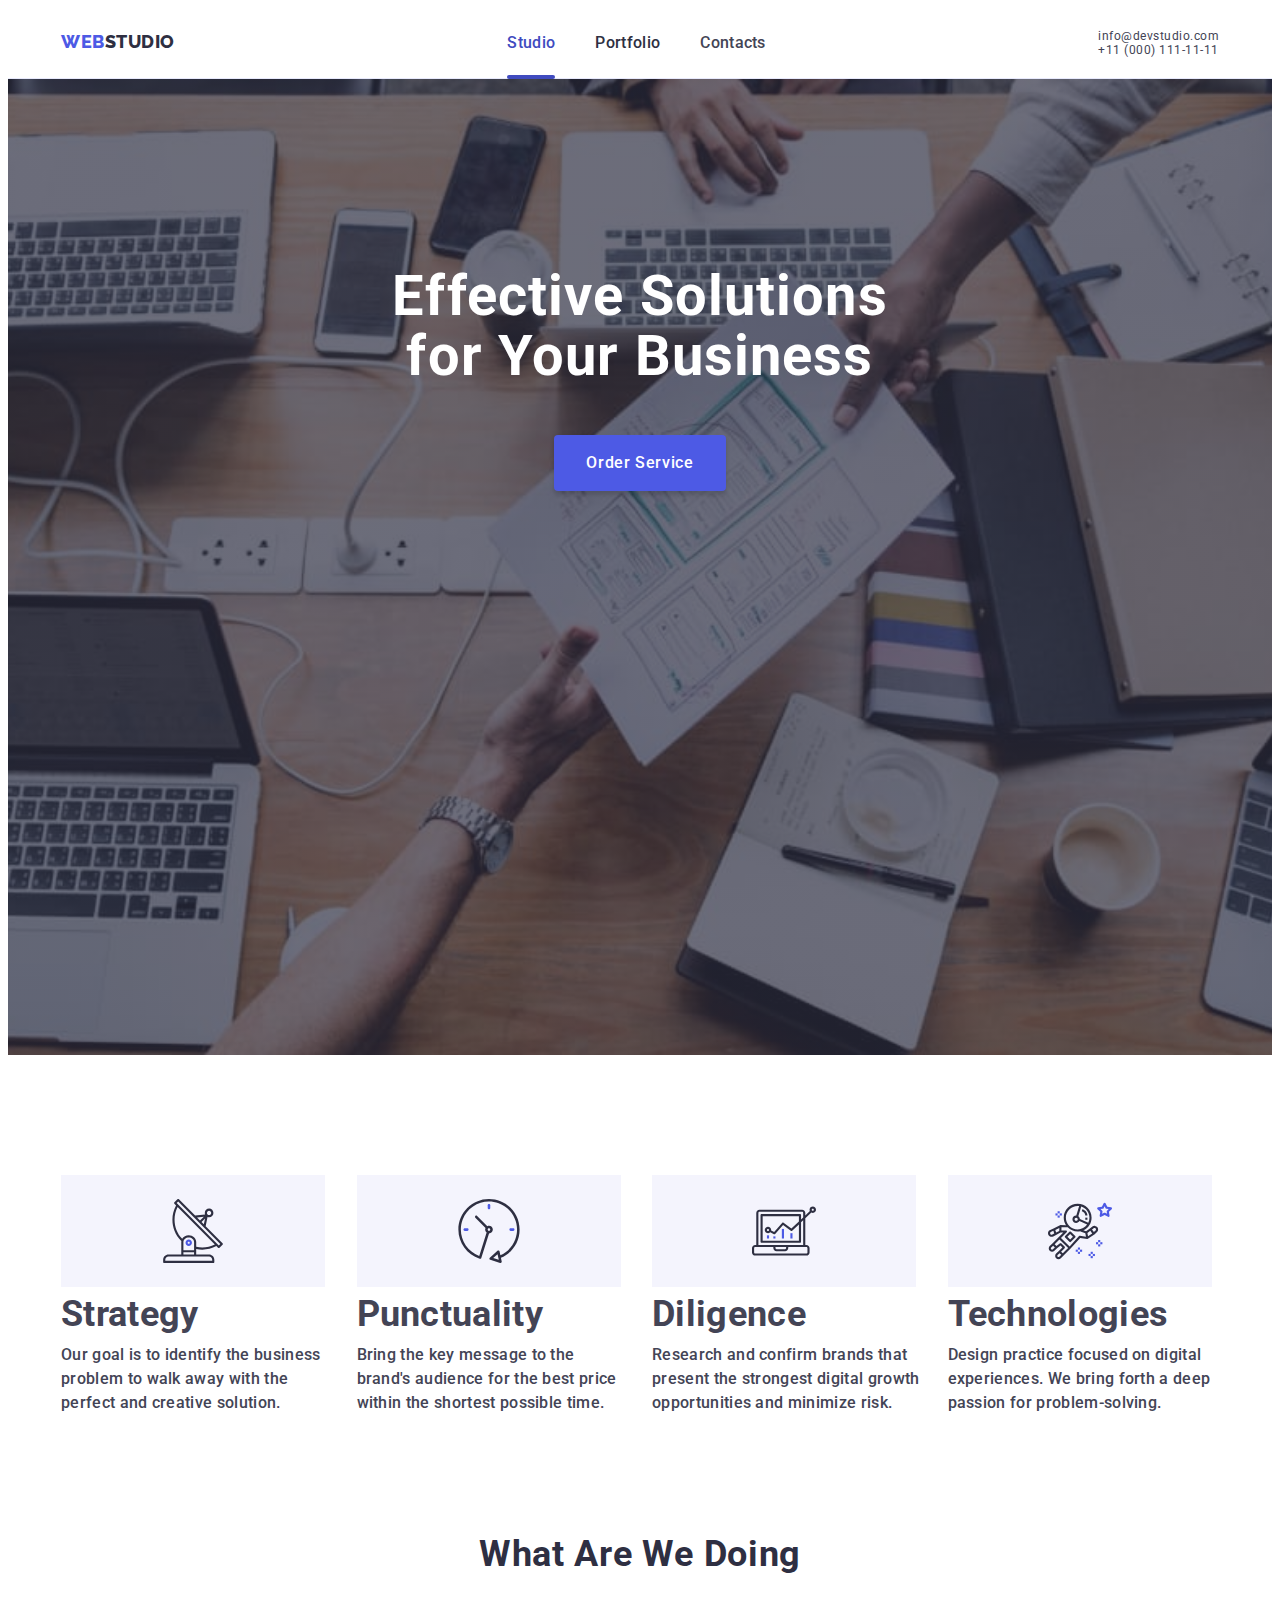
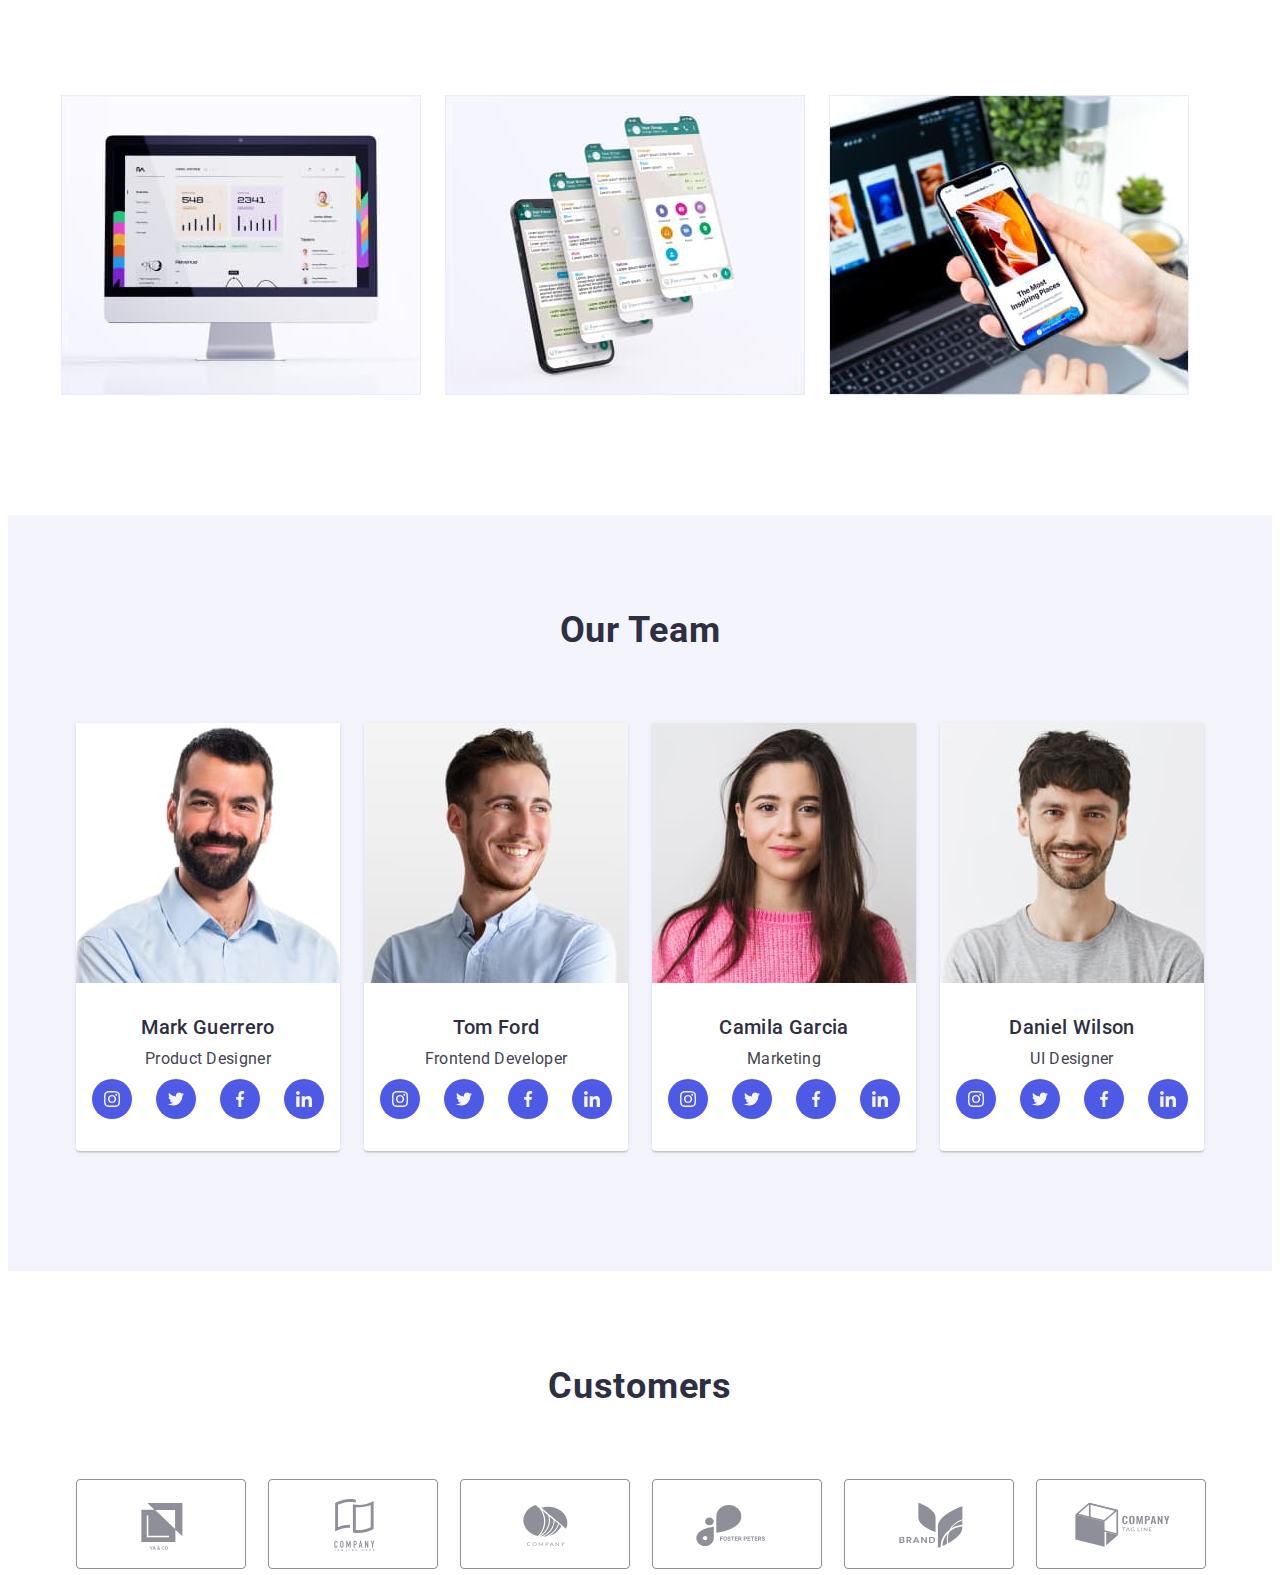
==== index.html @ 22143356 "tab menu" ====
<!DOCTYPE html>
<html lang="en">
  <head>
    <meta charset="UTF-8" />
    <meta http-equiv="X-UA-Compatible" content="IE=edge" />
    <meta name="viewport" content="width=device-width, initial-scale=1.0" />
    <title>WebStudio</title>
    <link rel="preconnect" href="https://fonts.googleapis.com" />
    <link rel="preconnect" href="https://fonts.gstatic.com" crossorigin />
    <link
      href="https://fonts.googleapis.com/css2?family=Raleway:wght@800&family=Roboto:wght@400;500;700;900&display=swap"
      rel="stylesheet"
    />
    <link
      rel="stylesheet"
      href="https://cdnjs.cloudflare.com/ajax/libs/modern-normalize/1.1.0/modern-normalize.min.css"
      integrity="sha512-wpPYUAdjBVSE4KJnH1VR1HeZfpl1ub8YT/NKx4PuQ5NmX2tKuGu6U/JRp5y+Y8XG2tV+wKQpNHVUX03MfMFn9Q=="
      crossorigin="anonymous"
      referrerpolicy="no-referrer"
    />
    <link href="./css/styles.css" rel="stylesheet" />
    <link href="./css/mobile.css" rel="stylesheet" />
    <link href="./css/tablet.css" rel="stylesheet" />
    <link href="./css/desctop.css" rel="stylesheet" />
  </head>
  <body>
    <header class="header-items">
      <div class="container header-container">
        <nav class="main-nav">
          <div>
            <a class="logo link" href="./index.html"
              ><span class="logo-first">Web</span>Studio</a
            >
          </div>
          <div class="mob-hidden">
            <ul class="site-nav">
              <li class="item">
                <a class="nav-link current link" href="./index.html">Studio</a>
              </li>
              <li class="item">
                <a class="nav-link link" href="./portfolio.html">Portfolio</a>
              </li>
              <li class="item">
                <a class="nav-link link" href="">Contacts</a>
              </li>
            </ul>
          </div>

          <div class="mob-hidden">
            <address>
              <ul class="addr-list">
                <li class="addr-item item">
                  <a class="addr-link link" href="mailto:info@devstudio.com"
                    >info@devstudio.com</a
                  >
                </li>
                <li class="addr-item item">
                  <a class="addr-link link" href="tel:+110001111111"
                    >+11 (000) 111-11-11</a
                  >
                </li>
              </ul>
            </address>
          </div>

          <!-- mobile menu -->
          <button type="button" class="menu-open-button" data-menu-open>
            <svg width="32" height="32">
              <use class="icon-menu" href="./images/sprite.svg#hamburger"></use>
            </svg>
          </button>

          <div class="mob-menu is-hidden" data-menu>
            <div class="mob-container">
              <div>
                <button type="button" class="menu-close-button" data-menu-close>
                  <svg width="24" height="24">
                    <use
                      class="icon-cross"
                      href="./images/sprite.svg#close"
                    ></use>
                  </svg>
                </button>
                <ul class="mob-site-nav">
                  <li class="item">
                    <a class="mob-nav-link current link" href="./index.html"
                      >Studio</a
                    >
                  </li>
                  <li class="item">
                    <a class="mob-nav-link link" href="./portfolio.html"
                      >Portfolio</a
                    >
                  </li>
                  <li class="item">
                    <a class="mob-nav-link link" href="">Contacts</a>
                  </li>
                </ul>
              </div>
              <div>
                <address class="addr-main">
                  <ul class="mob-addr-list">
                    <li class="addr-item item">
                      <a
                        class="mob-addr-link link addr-link-email"
                        href="mailto:info@devstudio.com"
                        >info@devstudio.com</a
                      >
                    </li>
                    <li class="addr-item item">
                      <a
                        class="mob-addr-link link addr-link-tel"
                        href="tel:+110001111111"
                        >+11 (000) 111-11-11</a
                      >
                    </li>
                  </ul>
                </address>

                <ul class="menu-icon-list list">
                  <li class="team-icons">
                    <a href="" class="icons-link"
                      ><svg class="menu-icon-item">
                        <use href="./images/sprite.svg#icon-instagram"></use>
                      </svg>
                    </a>
                  </li>
                  <li class="team-icons">
                    <a href="" class="icons-link"
                      ><svg class="menu-icon-item">
                        <use href="./images/sprite.svg#icon-twitter"></use>
                      </svg>
                    </a>
                  </li>
                  <li class="team-icons">
                    <a href="" class="icons-link"
                      ><svg class="menu-icon-item">
                        <use href="./images/sprite.svg#icon-facebook"></use>
                      </svg>
                    </a>
                  </li>
                  <li class="team-icons">
                    <a href="" class="icons-link"
                      ><svg class="menu-icon-item">
                        <use href="./images/sprite.svg#icon-linkedin"></use>
                      </svg>
                    </a>
                  </li>
                </ul>
              </div>
            </div>
          </div>
        </nav>
      </div>
    </header>
    <main>
      <!--  section hero -->
      <section class="section-hero">
        <div>
          <h1 class="hero-title">Effective Solutions for Your Business</h1>
          <button class="button-order pointer" data-modal-open type="button">
            Order Service
          </button>
        </div>
      </section>
      <!-- backdrop -->
      <div class="backdrop is-hidden" data-modal>
        <div class="modal">
          <button type="button" class="btn-close pointer" data-modal-close>
            <svg class="ico-btn" width="24" height="24">
              <use href="./images/sprite.svg#icon-close-black"></use>
            </svg>
          </button>
          <!-- form -->
          <p class="modal-title">
            Leave your contacts and we will call you back
          </p>
          <form class="modal-form">
            <label class="label-title" for="name">Name</label>
            <div class="input-wrap">
              <input
                type="text"
                name="name"
                id="name"
                class="modal-input"
              /><svg class="" width="18" height="20">
                <use href="./images/sprite.svg#icon-person"></use>
              </svg>
            </div>
            <label class="label-title" for="tel">Phone</label>
            <div class="input-wrap">
              <input type="tel" name="tel" id="tel" class="modal-input" /><svg
                width="18"
                height="24"
              >
                <use href="./images/sprite.svg#icon-phone"></use>
              </svg>
            </div>
            <label class="label-title" for="email">Email</label>
            <div class="input-wrap">
              <input
                type="email"
                name="email"
                id="email"
                class="modal-input"
              /><svg width="18" height="24">
                <use href="./images/sprite.svg#icon-email"></use>
              </svg>
            </div>
            <label class="label-title" for="comment">Comment</label>
            <div>
              <textarea
                type="text"
                name="comment"
                id="comment"
                class="modal-input modal-comment"
                placeholder="Text input"
              ></textarea>
            </div>
            <label for="privacy">
              <div class="privacy">
                <input
                  class="checkbox"
                  type="checkbox"
                  name="privacy"
                  id="privacy"
                />
                <p class="label-title privacy-text">
                  I accept the terms and conditions of the
                  <a href="">Privacy Policy</a>
                </p>
              </div></label
            >
            <div><button class="btn-send" type="submit">Send</button></div>
          </form>
        </div>
      </div>
      <!--  section feature -->
      <section class="section">
        <div class="container section-future">
          <h2 class="visually-hidden"></h2>
          <ul class="future-list list">
            <li class="item">
              <div class="icon-box">
                <svg class="icon-feut">
                  <use href="./images/sprite.svg#icon-antenna"></use>
                </svg>
              </div>
              <h3>Strategy</h3>
              <p class="item-text">
                Our goal is to identify the business problem to walk away with
                the perfect and creative solution.
              </p>
            </li>
            <li class="item">
              <div class="icon-box">
                <svg class="icon-feut">
                  <use href="./images/sprite.svg#icon-clock"></use>
                </svg>
              </div>
              <h3>Punctuality</h3>
              <p class="item-text">
                Bring the key message to the brand's audience for the best price
                within the shortest possible time.
              </p>
            </li>
            <li class="item">
              <div class="icon-box">
                <svg class="icon-feut">
                  <use href="./images/sprite.svg#icon-diagram"></use>
                </svg>
              </div>
              <h3>Diligence</h3>
              <p class="item-text">
                Research and confirm brands that present the strongest digital
                growth opportunities and minimize risk.
              </p>
            </li>
            <li class="item">
              <div class="icon-box">
                <svg class="icon-feut">
                  <use href="./images/sprite.svg#icon-astronaut"></use>
                </svg>
              </div>
              <h3>Technologies</h3>
              <p class="item-text">
                Design practice focused on digital experiences. We bring forth a
                deep passion for problem-solving.
              </p>
            </li>
          </ul>
        </div>
      </section>
      <!-- section What are we doing -->
      <section class="section section-we-doing">
        <div class="container">
          <h2 class="section-title title-we-doing">What are we doing</h2>
          <ul class="list we-doing">
            <li class="item">
              <img src="./images/img-1.jpg" width="360" alt="monitor" />
            </li>
            <li class="item">
              <img src="./images/img-2.jpg" width="360" alt="app" />
            </li>
            <li class="item">
              <img src="./images/img-3.jpg" width="360" alt="telephone" />
            </li>
          </ul>
        </div>
      </section>
      <!-- section Our Team -->
      <section class="section our-team">
        <div class="container">
          <h2 class="section-title">Our Team</h2>
          <ul class="list team-list">
            <li class="item">
              <img
                src="./images/Team-1.jpg"
                width="264"
                alt="product designer"
              />
              <div class="teammates">
                <h3 class="teammate-title">Mark Guerrero</h3>
                <p>Product Designer</p>
                <ul class="team-icon-list list">
                  <li class="team-icons">
                    <a href="" class="icons-link"
                      ><svg class="team-icon-item">
                        <use href="./images/sprite.svg#icon-instagram"></use>
                      </svg>
                    </a>
                  </li>
                  <li class="team-icons">
                    <a href="" class="icons-link"
                      ><svg class="team-icon-item">
                        <use href="./images/sprite.svg#icon-twitter"></use>
                      </svg>
                    </a>
                  </li>
                  <li class="team-icons">
                    <a href="" class="icons-link"
                      ><svg class="team-icon-item">
                        <use href="./images/sprite.svg#icon-facebook"></use>
                      </svg>
                    </a>
                  </li>
                  <li class="team-icons">
                    <a href="" class="icons-link"
                      ><svg class="team-icon-item">
                        <use href="./images/sprite.svg#icon-linkedin"></use>
                      </svg>
                    </a>
                  </li>
                </ul>
              </div>
            </li>
            <li class="item">
              <img
                src="./images/Team-2.jpg"
                width="264"
                alt="frontend developer"
              />
              <div class="teammates">
                <h3 class="teammate-title">Tom Ford</h3>
                <p>Frontend Developer</p>
                <ul class="team-icon-list list">
                  <li class="team-icons">
                    <a href="" class="icons-link"
                      ><svg class="team-icon-item">
                        <use href="./images/sprite.svg#icon-instagram"></use>
                      </svg>
                    </a>
                  </li>
                  <li class="team-icons">
                    <a href="" class="icons-link"
                      ><svg class="team-icon-item">
                        <use href="./images/sprite.svg#icon-twitter"></use>
                      </svg>
                    </a>
                  </li>
                  <li class="team-icons">
                    <a href="" class="icons-link"
                      ><svg class="team-icon-item">
                        <use href="./images/sprite.svg#icon-facebook"></use>
                      </svg>
                    </a>
                  </li>
                  <li class="team-icons">
                    <a href="" class="icons-link"
                      ><svg class="team-icon-item">
                        <use href="./images/sprite.svg#icon-linkedin"></use>
                      </svg>
                    </a>
                  </li>
                </ul>
              </div>
            </li>
            <li class="item">
              <img src="./images/Team-3.jpg" width="264" alt="marketing" />
              <div class="teammates">
                <h3 class="teammate-title">Camila Garcia</h3>
                <p>Marketing</p>
                <ul class="team-icon-list list">
                  <li class="team-icons">
                    <a href="" class="icons-link"
                      ><svg class="team-icon-item">
                        <use href="./images/sprite.svg#icon-instagram"></use>
                      </svg>
                    </a>
                  </li>
                  <li class="team-icons">
                    <a href="" class="icons-link"
                      ><svg class="team-icon-item">
                        <use href="./images/sprite.svg#icon-twitter"></use>
                      </svg>
                    </a>
                  </li>
                  <li class="team-icons">
                    <a href="" class="icons-link"
                      ><svg class="team-icon-item">
                        <use href="./images/sprite.svg#icon-facebook"></use>
                      </svg>
                    </a>
                  </li>
                  <li class="team-icons">
                    <a href="" class="icons-link"
                      ><svg class="team-icon-item">
                        <use href="./images/sprite.svg#icon-linkedin"></use>
                      </svg>
                    </a>
                  </li>
                </ul>
              </div>
            </li>
            <li class="item">
              <img src="./images/Team-4.jpg" width="264" alt="ui designer" />
              <div class="teammates">
                <h3 class="teammate-title">Daniel Wilson</h3>
                <p>UI Designer</p>
                <ul class="team-icon-list list">
                  <li class="team-icons">
                    <a href="" class="icons-link"
                      ><svg class="team-icon-item">
                        <use href="./images/sprite.svg#icon-instagram"></use>
                      </svg>
                    </a>
                  </li>
                  <li class="team-icons">
                    <a href="" class="icons-link"
                      ><svg class="team-icon-item">
                        <use href="./images/sprite.svg#icon-twitter"></use>
                      </svg>
                    </a>
                  </li>
                  <li class="team-icons">
                    <a href="" class="icons-link"
                      ><svg class="team-icon-item">
                        <use href="./images/sprite.svg#icon-facebook"></use>
                      </svg>
                    </a>
                  </li>
                  <li class="team-icons">
                    <a href="" class="icons-link"
                      ><svg class="team-icon-item">
                        <use href="./images/sprite.svg#icon-linkedin"></use>
                      </svg>
                    </a>
                  </li>
                </ul>
              </div>
            </li>
          </ul>
        </div>
      </section>
      <!-- section customers -->
      <section class="section">
        <div class="container">
          <h2 class="section-title">Customers</h2>
          <ul class="customers-list list">
            <li class="customers-item">
              <a href="" class="customer-link">
                <svg class="customer-icon-box">
                  <use href="./images/sprite.svg#icon-Logo-comp-1"></use>
                </svg>
              </a>
            </li>
            <li class="customers-item">
              <a href="" class="customer-link">
                <svg class="customer-icon-box">
                  <use href="./images/sprite.svg#icon-Logo-comp-2"></use>
                </svg>
              </a>
            </li>
            <li class="customers-item">
              <a href="" class="customer-link">
                <svg class="customer-icon-box">
                  <use href="./images/sprite.svg#icon-Logo-comp-3"></use>
                </svg>
              </a>
            </li>
            <li class="customers-item">
              <a href="" class="customer-link">
                <svg class="customer-icon-box">
                  <use href="./images/sprite.svg#icon-Logo-comp-4"></use>
                </svg>
              </a>
            </li>
            <li class="customers-item">
              <a href="" class="customer-link">
                <svg class="customer-icon-box">
                  <use href="./images/sprite.svg#icon-Logo-comp-5"></use>
                </svg>
              </a>
            </li>
            <li class="customers-item">
              <a href="" class="customer-link">
                <svg class="customer-icon-box">
                  <use href="./images/sprite.svg#icon-Logo-comp-6"></use>
                </svg>
              </a>
            </li>
          </ul>
        </div>
      </section>
    </main>
    <!-- <footer class="footer">
      <div class="container">
        <div class="footer-box">
          <a class="logo link" href="./index.html"
            ><span class="logo-first">Web</span
            ><span class="logo-footer-end">Studio</span></a
          >
          <p class="footer-text">
            Increase the flow of customers and sales for your business with
            digital marketing & growth solutions.
          </p>
        </div>
        <div class="social">
          <p class="social-title">Social media</p>
          <ul class="social-list list">
            <li class="social-items">
              <a href="" class="social-link"
                ><svg class="social-icon">
                  <use href="./images/sprite.svg#icon-instagram"></use>
                </svg>
              </a>
            </li>
            <li class="social-items">
              <a href="" class="social-link"
                ><svg class="social-icon">
                  <use href="./images/sprite.svg#icon-twitter"></use>
                </svg>
              </a>
            </li>
            <li class="social-items">
              <a href="" class="social-link"
                ><svg class="social-icon">
                  <use href="./images/sprite.svg#icon-facebook"></use>
                </svg>
              </a>
            </li>
            <li class="social-items">
              <a href="" class="social-link"
                ><svg class="social-icon">
                  <use href="./images/sprite.svg#icon-linkedin"></use>
                </svg>
              </a>
            </li>
          </ul>
        </div>
        <div class="subscribe">
          <p class="subs-title">Subscribe</p>
          <form class="subs-form">
            <input class="subs-input" type="email" name="subs-email" placeholder="E-mail">
            <button class="btn-subs pointer" type="submit">Subscribe<svg class="social-icon" width="24" height="24"> 
              <use href="./images/sprite.svg#icon-plane"></use>
            </svg></button>
          </form>
        </div>
      </div>
    </footer> -->
    <script src="./js/modal.js"></script>
    <script src="./js/menu.js"></script>
    <!-- <script defer src="js/mobile-menu.js"></script> -->
  </body>
</html>
---- css/styles.css ----
:root {
  --primary-white-color: #ffffff;
  --secondary-white-color: #f4f4fd;
  --primary-text-color: #434455;
  --title-text-color: #2e2f42;
  --accent-color: #404bbf;
  --logo-and-button-color: #4d5ae5;
  --dark-bg-color: #2e2f42;
  --footer-text-color: #e7e9fc;
  --grey-border: #8e8f99;
  --hover-icons-footer: #31d0aa;
  --bg-icons-footer: rgba(255, 255, 255, 0.1);
  --timing: cubic-bezier(0.4, 0, 0.2, 1);
  --bg-l-grad: gba(46, 47, 66, 0.7);
  --duration: 250ms;
  --modal-bg: #fcfcfc;
  --icon-modal: rgba(0, 0, 0, 0.1);
}
/* utulities */
.link {
  text-decoration: none;
}
.link:visited {
  color: var(--primary-text-color);
}
.item,
.list {
  list-style: none;
  padding: 0px;
  margin: 0px;
}
img {
  display: block;
  max-width: 100%;
  height: auto;
}
body {
  background-color: var(--primary-white-color);
  color: var(--primary-text-color);
  font-family: 'Roboto', sans-serif;
  font-size: 16px;
  line-height: 1.5;
  letter-spacing: 0.02em;
}

.logo {
  font-family: 'Raleway';
  font-weight: 800;
  font-size: 18px;
  line-height: 1.16;
  letter-spacing: 0.03em;
  text-transform: uppercase;
  color: var(--title-text-color);
}
.logo-first {
  color: var(--logo-and-button-color);
}

.header-container {
  position: relative;
}

.main-nav {
  display: flex;
  align-items: center;
  height: 70px;
}
@media screen and (max-width: 767px) {
  .mob-hidden {
    display: none;
  }
}
.menu-open-button {
  display: block;
  margin-left: auto;
  border: none;
  background-color: transparent;
}
.menu-close-button {
  display: block;
  margin-left: auto;
  border: none;
  background-color: transparent;
}

.mob-menu {
  position: fixed;
  top: 0;
  left: 0;
  width: 100%;
  height: 100%;
  padding: 40px;
  font-size: 40px;
  background: var(--primary-white-color);
  box-shadow: 0px 2px 1px rgba(46, 47, 66, 0.08),
    0px 1px 1px rgba(46, 47, 66, 0.16), 0px 1px 6px rgba(46, 47, 66, 0.08);
}
/* @media screen and (max-width: 767px) {
  .mob-menu {
    display: block;
  }
} */

.mob-container {
  height: 100%;
  display: flex;
  flex-direction: column;
  justify-content: space-between;
  overflow-y: auto;
}

.mob-site-nav {
  margin-top: 16px;
}
.mob-site-nav .item:not(:last-child) {
  margin-bottom: 40px;
}
.mob-nav-link {
  display: block;
  font-weight: 700;
  font-size: 36px;
  line-height: 1.11;
  color: var(--dark-bg-color);

  transition-property: color;
  transition-duration: var(--duration);
  transition-timing-function: var(--timing);
}

.mob-nav-link:hover,
.mob-nav-link:focus,
.mob-nav-link.current {
  color: var(--accent-color);
}

.mob-addr-list {
  display: flex;
  gap: 40px;
  flex-direction: column-reverse;
}
.mob-addr-link {
  display: block;
  font-style: normal;
  color: var(--primary-text-color);
  font-weight: 500;
  font-size: 20px;
  line-height: 1.2;
  transition-property: color;
  transition-duration: var(--duration);
  transition-timing-function: var(--timing);
}

.addr-link-tel {
  font-weight: 600;
  font-size: 24px;
  line-height: 1.1;
  color: var(--logo-and-button-color);
}
.mob-addr-link:hover,
.mob-addr-link:focus {
  color: var(--accent-color);
}
.menu-icon-item {
  height: 24px;
  width: 24px;
}
.menu-icon-list {
  display: flex;
  gap: 56px;
  margin-top: 48px;
}
.is-hidden {
  opacity: 0;
  visibility: hidden;
  pointer-events: none;
}
@media screen and (max-width: 410px) {
  .menu-icon-list {
    gap: 24px;
    justify-content: space-between;
  }
}

/* section hero */
.section-hero {
  max-width: 1440px;
  height: 600px;
  margin-left: auto;
  margin-right: auto;
  background-size: cover;
  background-image: linear-gradient(
      to right,
      rgba(46, 47, 66, 0.7),
      rgba(46, 47, 66, 0.7)
    ),
    url(../images/people-office.jpg);
  background-repeat: no-repeat;
  background-position: center;

  background-color: var(--dark-bg-color);
  text-align: center;
  padding-top: 188px;
  padding-bottom: 188px;
}

.hero-title {
  margin: 0 auto;
  font-weight: 700;
  font-size: 36px;
  line-height: 1.07;
  width: 319px;
  letter-spacing: 0.02em;
  color: var(--primary-white-color);
}
.button-order {
  display: inline-block;
  background: var(--logo-and-button-color);
  font-family: inherit;
  font-size: 16px;
  font-weight: 500;
  line-height: 1.5;
  letter-spacing: 0.04em;
  text-align: center;
  color: var(--primary-white-color);
  padding: 16px 32px;
  box-shadow: 0px 4px 4px rgba(0, 0, 0, 0.15);
  border-radius: 4px;
  margin-top: 48px;
  border: none;
  transition-property: background;
  transition-duration: var(--duration);
  transition-timing-function: var(--timing);
}
.button-order:hover,
.button-order:focus {
  background: var(--accent-color);
}
.pointer {
  cursor: pointer;
}
/* backdrop */
.backdrop {
  position: fixed;
  top: 0;
  left: 0;
  width: 100%;
  height: 100%;
  background-color: rgba(0, 0, 0, 0.5);
  opacity: 1;
  overflow-y: scroll;
  visibility: visible;
  transition: opacity var(--duration) var(--timing),
    visibility var(--duration) var(--timing);
}
.modal {
  position: absolute;
  width: 392px;
  height: 586px;
  left: 50%;
  top: 50%;
  transform: translate(-50%, -50%);
  background: var(--modal-bg);
  box-shadow: 0px 1px 1px rgba(0, 0, 0, 0.14), 0px 1px 3px rgba(0, 0, 0, 0.12),
    0px 2px 1px rgba(0, 0, 0, 0.2);
  border-radius: 4px;
}
.backdrop.is-hidden {
  visibility: hidden;
  opacity: 0;
  pointer-events: none;
}
.btn-close {
  position: absolute;
  right: 24px;
  top: 24px;
  background: var(--footer-text-color);
  border: 1px solid var(--icon-modal);
  border-radius: 50%;
  padding: 1px 7px 2px 7px;
  transition-property: background, fill;
  transition-duration: var(--duration);
  transition-timing-function: var(--timing);
}
.btn-close:hover,
.btn-close:focus {
  background: var(--accent-color);
  fill: var(--footer-text-color);
}
.ico-btn {
  width: 8px;
  height: 8px;
}
/* form */

.modal-title {
  padding-top: 72px;
  text-align: center;
  font-weight: 500;
  color: var(--dark-bg-color);
  margin-bottom: 16px;
}

.modal-form {
  display: flex;
  flex-direction: column;
  padding-left: 16px;
  padding-right: 16px;
}
.input-wrap {
  position: relative;
}
.modal-form svg {
  position: absolute;
  top: 50%;
  left: 12px;
  transform: translateY(-50%);
  cursor: pointer;
  transition-property: fill;
  transition-duration: var(--duration);
  transition-timing-function: var(--timing);
}
.modal-input {
  width: 360px;
  height: 40px;
  border: 1px solid rgba(33, 33, 33, 0.2);
  border-radius: 4px;
  padding-left: 38px;
  background-color: transparent;
  outline: none;
  margin-top: 4px;
  margin-bottom: 8px;
  transition-property: border;
  transition-duration: var(--duration);
  transition-timing-function: var(--timing);
}
.modal-form input:focus,
.modal-form textarea:focus {
  border: 1px solid var(--logo-and-button-color);
}
.modal-form input:focus + svg {
  fill: var(--logo-and-button-color);
}
.modal-form input:focus::placeholder {
  color: var(--logo-and-button-color);
}

.modal-form textarea {
  resize: none;
}
.modal-comment {
  width: 100%;
  height: 120px;
  padding: 8px 12px;
}
.modal-comment::placeholder {
  font-size: 12px;
  line-height: 1.33;
  letter-spacing: 0.04em;
  color: rgba(117, 117, 117, 0.5);
}
.label-title {
  font-size: 12px;
  line-height: 1.33;
  letter-spacing: 0.04em;
  color: var(--grey-border);
}
.btn-send {
  margin-left: 95px;
  margin-right: 96px;
  margin-top: 24px;
  width: 169px;
  height: 56px;
  padding: 16px 32px;
  color: var(--primary-white-color);
  background: #4d5ae5;
  box-shadow: 0px 4px 4px rgba(0, 0, 0, 0.15);
  border-radius: 4px;
  border-color: transparent;
  cursor: pointer;
  transition-property: background;
  transition-duration: var(--duration);
  transition-timing-function: var(--timing);
}
.btn-send:hover,
.btn-send:focus {
  background: var(--accent-color);
}

.checkbox:checked + .privacy-text::before {
  background: var(--accent-color);
  border: none;
  background-image: url(../images/check.svg);
  background-repeat: no-repeat;
  background-position: center;
}
.privacy {
  display: flex;
  align-items: center;
}
.privacy-text {
  display: flex;
  gap: 8px;
}
.privacy-text::before {
  content: '';
  width: 16px;
  height: 16px;
  border: 1.25px solid var(--dark-bg-color);
  border-radius: 2px;
  transition-property: background;
  transition-duration: var(--duration);
  transition-timing-function: var(--timing);
}

/* section feature */

.future-list {
  display: flex;
  flex-wrap: wrap;
  gap: 72px;
  padding-top: 96px;
  padding-bottom: 96px;
}
.future-list .item:last-child {
  margin-right: 0;
}

.icon-box {
  visibility: hidden;
  display: flex;
  margin-bottom: 8px;
  background-color: var(--secondary-white-color);
}
.icon-feut {
  width: 0;
  height: 0;
}
.future-list .item > h3 {
  font-weight: 700;
  font-size: 36px;
  line-height: 1.11;
  text-align: center;
  text-transform: capitalize;
}
.future-list .title,
.teammate-title {
  font-weight: 500;
  font-size: 20px;
  line-height: 1.2;
  color: var(--title-text-color);
}
.item .item-text {
  margin-top: 8px;
  font-weight: 500;
  color: var(--primary-text-color);
}

/* section what we doing */
@media (max-width: 1199px) {
  .section-we-doing {
    display: none;
  }
}
.we-doing {
  display: flex;
  gap: 24px;
  padding-bottom: 120px;
}

.section-title {
  font-weight: 700;
  font-size: 36px;
  line-height: 1.11;
  text-align: center;
  text-transform: capitalize;
  color: var(--title-text-color);
  margin-bottom: 72px;
  padding-top: 96px;
  letter-spacing: 0.02em;
}
/* section our team */
.our-team {
  background-color: var(--secondary-white-color);
  padding-bottom: 128px;
}
.team-list {
  display: flex;
  flex-wrap: wrap;
  gap: 72px;
  justify-content: center;
}
.team-list .item {
  width: 260px;
  background-color: var(--primary-white-color);
  box-shadow: 0px 1px 6px rgba(46, 47, 66, 0.08),
    0px 1px 1px rgba(46, 47, 66, 0.16), 0px 2px 1px rgba(46, 47, 66, 0.08);
  border-radius: 0px 0px 4px 4px;
}

.teammates {
  padding-top: 32px;
  padding-bottom: 32px;
  text-align: center;
}
.teammate-title {
  margin-bottom: 8px;
}
.team-icon-list {
  display: flex;
  justify-content: center;
  gap: 24px;
  margin-top: 8px;
}
.team-icons {
  width: 40px;
  height: 40px;
  border-radius: 50%;
  background: var(--logo-and-button-color);
  transition-property: background;
  transition-duration: var(--duration);
  transition-timing-function: var(--timing);
}
.team-icons:hover,
.team-icons:focus {
  background: var(--accent-color);
}
.icons-link {
  display: flex;
  width: 100%;
  height: 100%;
  justify-content: center;
  align-items: center;
}

.team-icon-item {
  width: 16px;
  height: 16px;
}
/* customers */
.customers-list {
  display: flex;
  flex-wrap: wrap;
  gap: 24px;
  justify-content: center;
}
.customers-item {
  width: 168px;
  height: 88px;
}
.customer-link {
  display: flex;
  justify-content: center;
  align-items: center;
  width: 100%;
  height: 100%;
  border: 1px solid var(--grey-border);
  border-radius: 4px;
  fill: var(--grey-border);
  transition-property: fill, border;
  transition-duration: var(--duration);
  transition-timing-function: var(--timing);
}
.customer-link:hover,
.customer-link:focus {
  fill: var(--accent-color);
  border: 1px solid var(--accent-color);
}
.customer-icon-box {
  width: 104px;
  height: 56px;
}

/* footer */
.footer {
  background: var(--dark-bg-color);
  padding-top: 100px;
  padding-bottom: 100px;
}
.footer .container {
  display: flex;
}
.footer-text {
  width: 264px;
  margin-top: 16px;
  color: var(--footer-text-color);
}
.logo-footer-end {
  color: var(--secondary-white-color);
}
.subscribe {
  width: 463px;
  height: 80px;
  margin-left: 70px;
  margin-right: 0;
}
.subs-title {
  font-weight: 500;
  color: var(--primary-white-color);
  margin-bottom: 16px;
}
.subs-form {
  display: flex;
  gap: 24px;
}
.subs-input {
  display: flex;
  width: 264px;
  height: 40px;
  outline: none;
  margin-left: 10px;
  padding-left: 16px;
  color: var(--primary-white-color);
  background: var(--dark-bg-color);
  border: 1px solid rgba(255, 255, 255, 0.3);
  filter: drop-shadow(0px 4px 4px rgba(0, 0, 0, 0.15));
  border-radius: 4px;
}
.subs-input::placeholder {
  font-size: 12px;
  line-height: 2;
  display: flex;
  align-items: center;
  letter-spacing: 0.04em;
  color: rgba(255, 255, 255, 0.6);
}
.btn-subs {
  display: flex;
  gap: 16px;
  padding: 8px 24px;
  background: var(--logo-and-button-color);
  border-radius: 4px;
  border: 0;
  font-weight: 500;
  align-items: center;
  text-align: center;
  letter-spacing: 0.04em;
  color: var(--primary-white-color);
  transition-property: background;
  transition-duration: var(--duration);
  transition-timing-function: var(--timing);
}
.btn-subs:focus,
.btn-subs:hover {
  background: var(--accent-color);
}
/* social */
.social {
  margin-left: 120px;
}
.social-title {
  color: var(--primary-white-color);
  font-weight: 500;
}
.social-list {
  display: flex;
  justify-content: center;
  gap: 16px;
}
.social-items {
  width: 40px;
  height: 40px;
  border-radius: 50%;
  background: var(--bg-icons-footer);
  margin-top: 16px;
  transition-property: background;
  transition-duration: var(--duration);
  transition-timing-function: var(--timing);
}
.social-items:hover,
.social-items:focus {
  background: var(--hover-icons-footer);
}
.social-link {
  display: flex;
  width: 100%;
  height: 100%;
  justify-content: center;
  align-items: center;
}
.social-icon {
  width: 24px;
  height: 24px;
  color: var(--secondary-white-color);
}
/* portfolio.html */

.button-list {
  display: flex;
  flex-wrap: wrap;
  margin-bottom: 48px;
  gap: 16px 24px;
}
.button-filter {
  padding: 8px 16px;
  background: var(--secondary-white-color);
  font-family: inherit;
  font-size: 16px;
  text-align: center;
  line-height: 1.5;
  font-weight: 500;
  letter-spacing: 0.04em;
  color: var(--logo-and-button-color);
  border: 1px solid #e7e9fc;
  border-radius: 4px;
  transition-property: background, color, border, box-shadow;
  transition-duration: var(--duration);
  transition-timing-function: var(--timing);
}
.button-filter:hover,
.button-filter:focus {
  background: var(--accent-color);
  color: var(--primary-white-color);
  border: 1px solid var(--accent-color);
  outline: transparent;
  box-shadow: 0px 4px 4px rgba(0, 0, 0, 0.15);
}

/* project list */
.project-list {
  display: flex;
  flex-wrap: wrap;
  justify-content: center;
  gap: 48px;
}

.thumb {
  display: block;
  transition-property: box-shadow;
  transition-duration: var(--duration);
  transition-timing-function: var(--timing);
}
.thumb:hover,
.thumb:focus {
  box-shadow: 0px 1px 6px rgba(46, 47, 66, 0.08),
    0px 1px 1px rgba(46, 47, 66, 0.16), 0px 2px 1px rgba(46, 47, 66, 0.08);
}
.thumb-img {
  position: relative;
  overflow: hidden;
}
.overlay {
  position: absolute;
  top: 0;
  left: 0;
  width: 100%;
  height: 100%;
  transform: translateY(100%);
  padding: 40px 32px 164px 32px;
  color: var(--secondary-white-color);
  background: var(--logo-and-button-color);
}
.thumb:hover .overlay {
  transform: translateY(0);
  transition: transform 250ms ease;
}
.card-text {
  border-bottom: 1px solid var(--footer-text-color);
  border-right: 1px solid var(--footer-text-color);
  border-left: 1px solid var(--footer-text-color);
  padding: 32px 16px;
}
.card-item:nth-child(3n) {
  margin-right: 0;
}
.card-item:nth-last-child(-n + 3) {
  margin-bottom: 0;
}
.portfolio {
  padding-top: 96px;
  padding-bottom: 120px;
}
.project-title {
  font-weight: 500;
  font-size: 20px;
  line-height: 1.2;
  color: var(--dark-bg-color);
  margin-bottom: 8px;
}
.no-scroll {
  overflow: hidden;
}
.visually-hidden,
.checkbox {
  position: absolute;
  white-space: nowrap;
  width: 1px;
  height: 1px;
  overflow: hidden;
  border: 0;
  padding: 0;
  clip: rect(0 0 0 0);
  clip-path: inset(50%);
  margin: -1px;
}
/* container */
.container {
  width: 100%;
  padding: 0 15px;
  margin: 0 auto;
}
/* resets */
ul {
  margin: 0;
  padding: 0;
}

h1,
h2,
h3,
h4,
h5,
h6,
p {
  margin: 0;
}

/* button styles reset */
/* .some-btn {
  display: inline-flex;
  margin: 0;
  padding: 0;
  border: 0;
  background: transparent;
} */
---- css/mobile.css ----
@media screen and (min-width: 480px) {
  .container {
    max-width: 428px;
  }
}

@media screen and (min-width: 429px) {
  .addr-link-tel {
    font-size: 36px;
  }
  .mob-menu {
    max-width: 428px;
    left: auto;
    right: auto;
  }
}
---- css/tablet.css ----
@media screen and (min-width: 768px) {
  .container {
    max-width: 768px;
  }
  .hero-title {
    font-size: 56px;
    line-height: 1.07;
    width: 496px;
  }
  .our-team {
    padding-bottom: 0;
  }
  .team-list {
    gap: 24px;
    padding-bottom: 104px;
  }
  .team-list .item {
    width: 264px;
    margin-bottom: 40px;
  }
  .team-list .item:nth-last-child(-n + 2) {
    margin-bottom: 0;
  }
  .modal {
    width: 408px;
    height: 586px;
  }
  .modal-form {
    padding-left: 24px;
    padding-right: 24px;
  }
  .future-list {
    gap: 24px;
    row-gap: 72px;
  }
  .future-list .item {
    width: calc((100% - 32px) / 2);
  }
  .future-list .item > h3 {
    text-align: left;
  }
  .project-list {
    gap: 48px 24px;
  }
  .card-item {
    width: 356px;
  }
  .button-list {
    justify-content: center;
    margin-bottom: 64px;
  }
  .button-filter {
    padding: 12px 24px;
  }
  .menu-open-button {
    display: none;
  }
  /* menu */

  .main-nav {
    justify-content: space-between;
  }

  /* .nav-tab-desc {
    display: flex;
    justify-content: space-between;
  } */
  .header-items {
    border-bottom: 1px solid var(--footer-text-color);
  }
  .site-nav {
    display: flex;
    gap: 40px;
  }
  .site-nav .item {
    position: relative;
  }
  .nav-link.current::after {
    position: absolute;
    content: '';
    width: 100%;
    height: 4px;
    left: 0px;
    top: 44px;
    background: var(--accent-color);
    border-radius: 2px;
  }

  .nav-link {
    display: block;
    font-weight: 500;
    color: var(--dark-bg-color);
    transition-property: color;
    transition-duration: var(--duration);
    transition-timing-function: var(--timing);
  }

  .nav-link:hover,
  .nav-link:focus,
  .nav-link.current {
    color: var(--accent-color);
  }

  .addr-link {
    display: block;
    font-style: normal;
    color: var(--primary-text-color);
    font-weight: 400;
    font-size: 12px;
    line-height: 1.2;
    letter-spacing: 0.04em;
    transition-property: color;
    transition-duration: var(--duration);
    transition-timing-function: var(--timing);
  }

  .mob-addr-link:hover,
  .mob-addr-link:focus {
    color: var(--accent-color);
  }
  /* all except first neighbor */
  /* .addr-list .item + .item {
    margin-left: 40px;
  } */
}
---- css/desctop.css ----
@media screen and (min-width: 1200px) {
    .container { max-width: 1158px;
    }
    .our-team {
        padding-bottom: 120px;
    }
    .team-list {
        flex-wrap: nowrap;
        padding-bottom: 0;
    }
    .team-list .item {
        margin-bottom: 0;
    }
    .customers-list {
        flex-wrap: nowrap;
    }
    .customers-item {
        margin-bottom: 0;
    }
    .modal {
        height: 584px;
    }
    .future-list .item {
        width: calc((100% - 3 * 24px) / 4);
    }
    .future-list {
        gap: 24;
        padding-top: 120px;
        padding-bottom: 120px;
    }
    .icon-box {
        visibility: visible;
        justify-content: center;
        align-items: center;
        height: 112px;
        width: 264px;
    }
    .icon-feut {
        width: 64px;
        height: 64px;
    }
    .we-doing, .title-we-doing {
        padding-top: 0;
        padding-bottom: 120px;
        margin-bottom: 0;
    }
    .section-we-doing {
        display: contents;
    }
    .card-item {
        width: 360px;
    }
    .button-list {
        margin-bottom: 72px;
    }
}
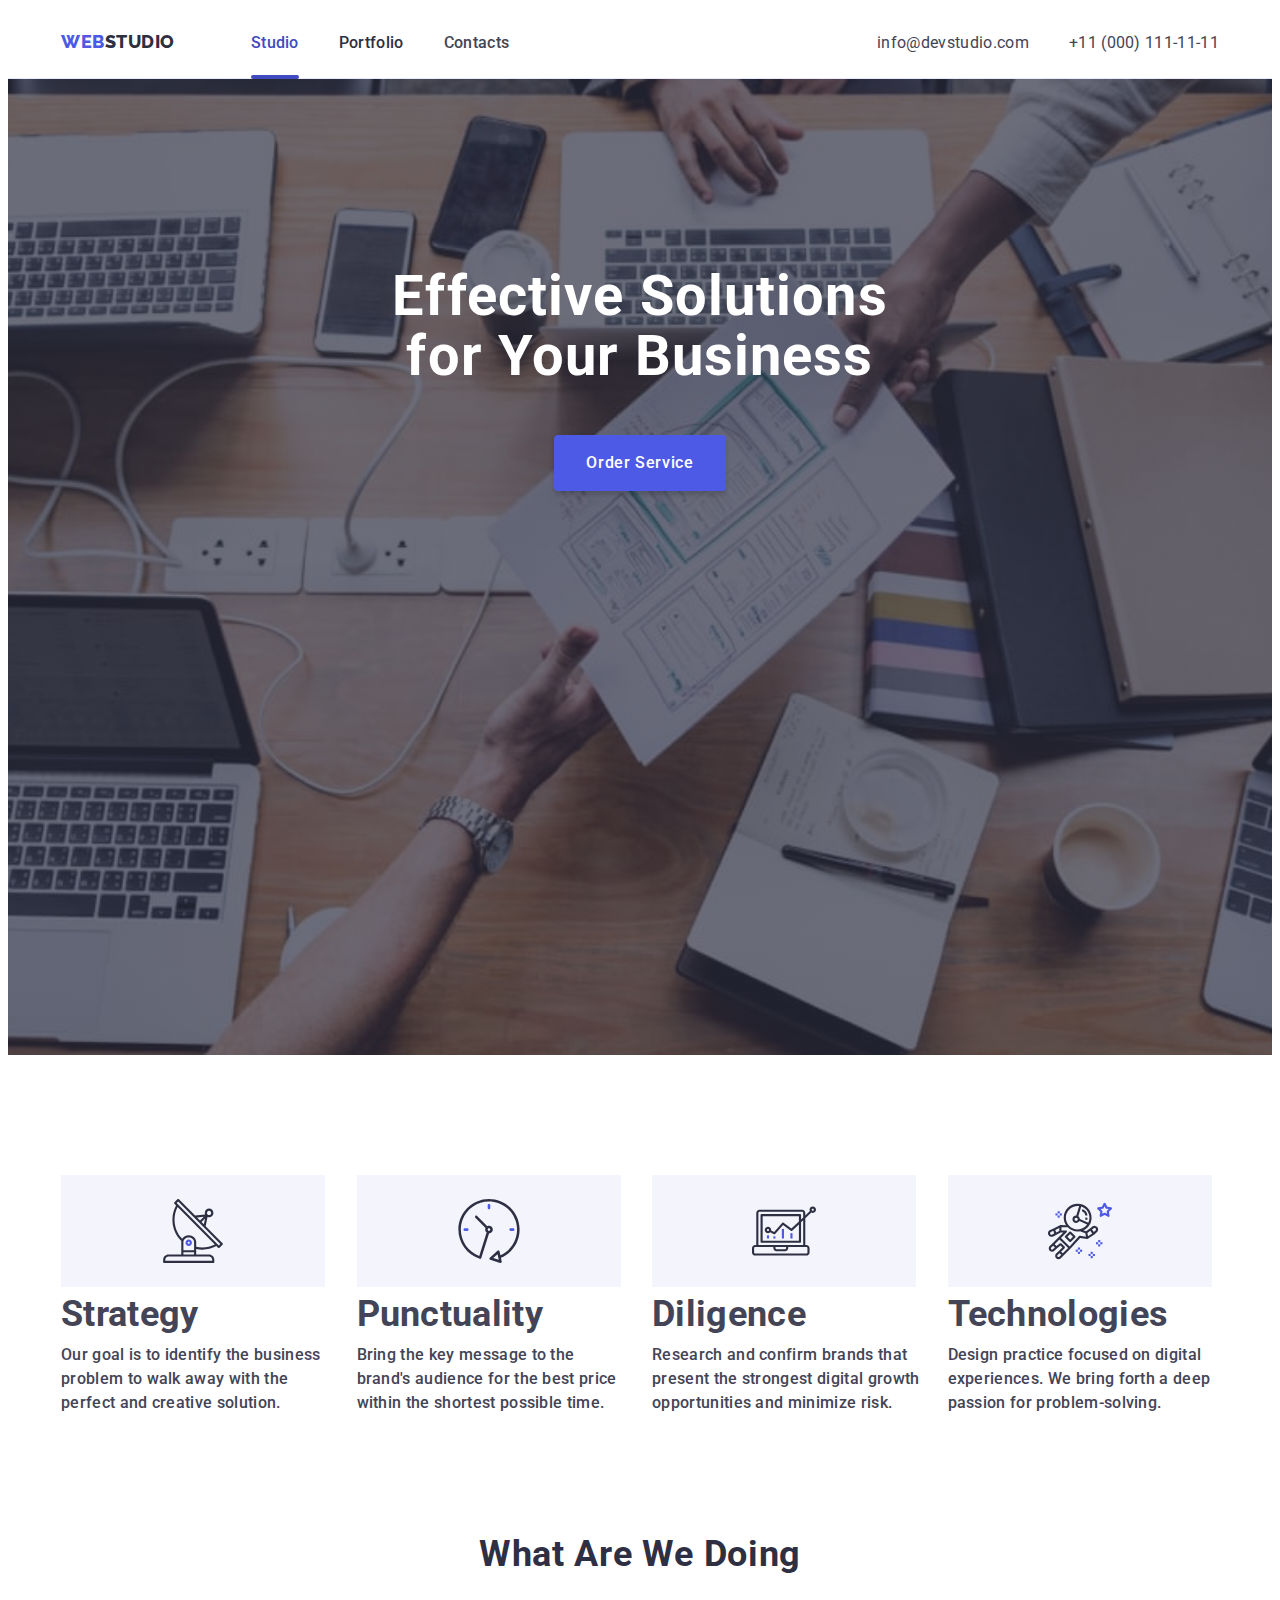
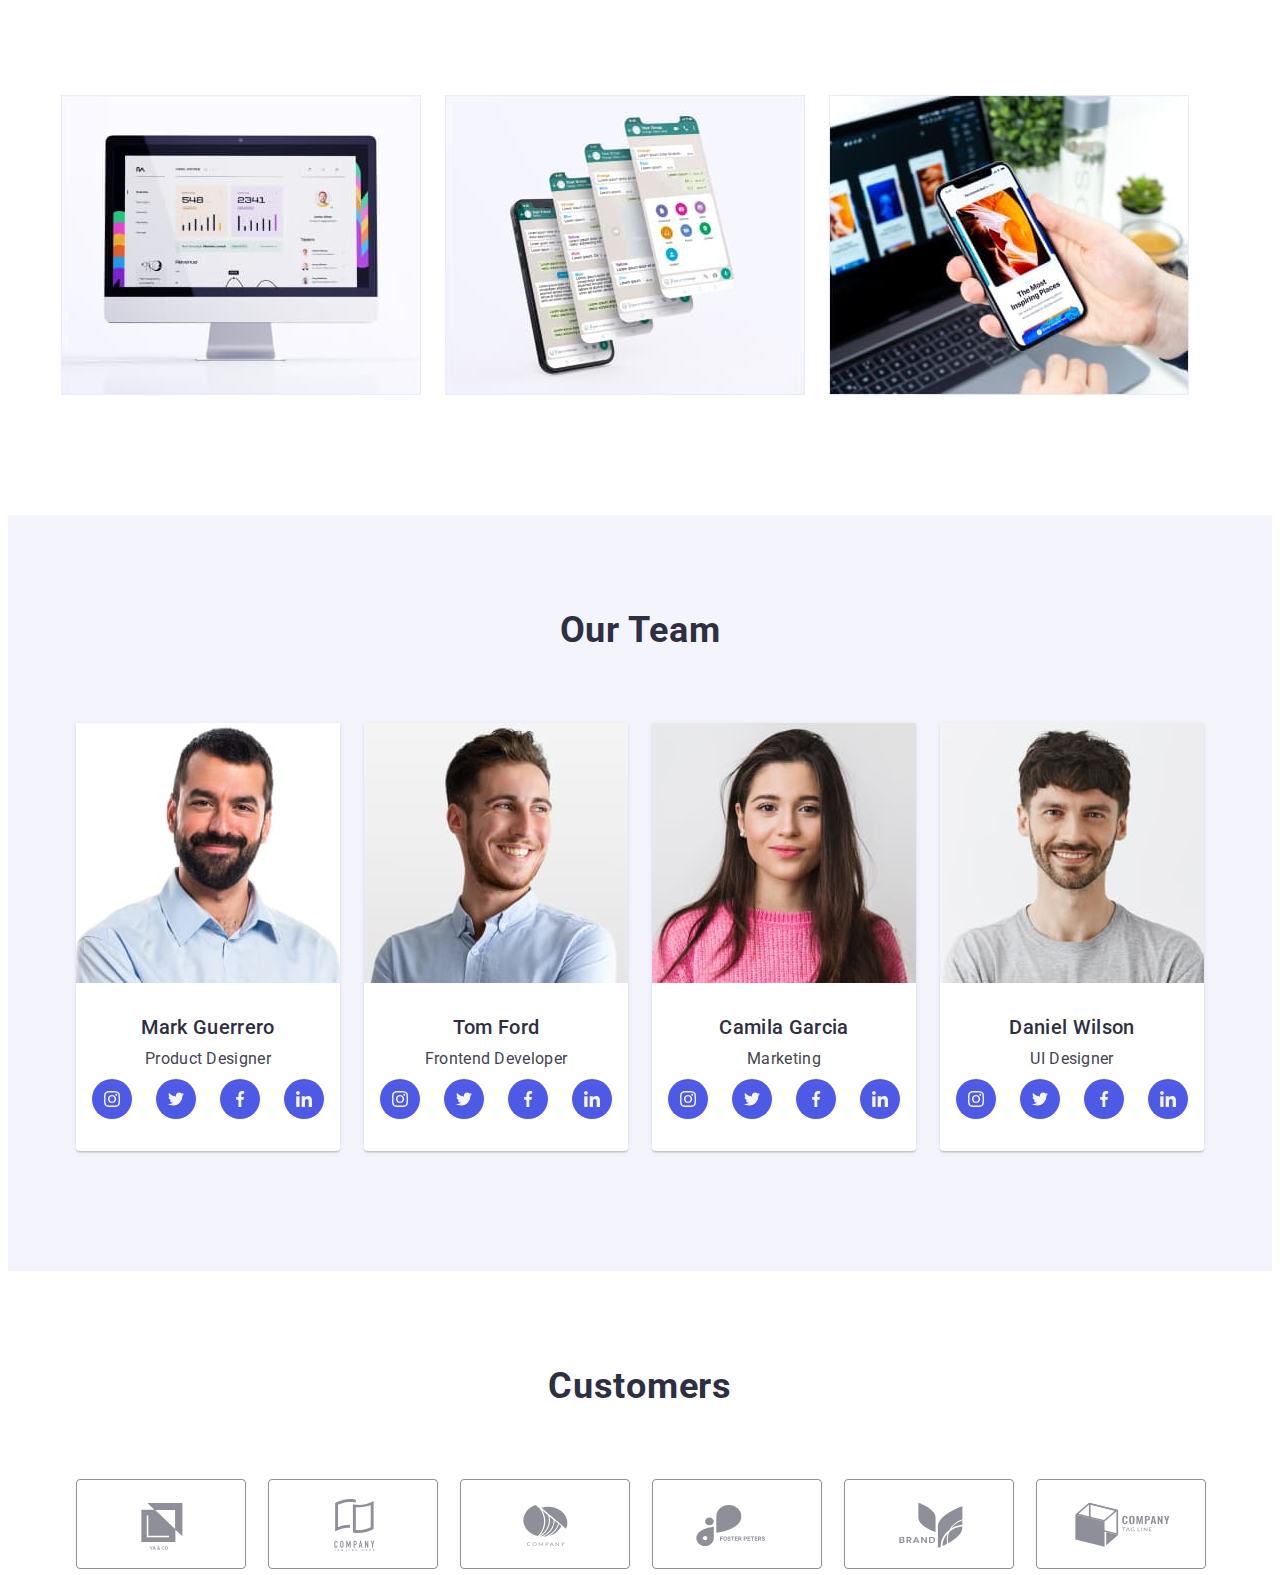
==== commit b5b9c131: "desktop menu" ====
--- a/index.html
+++ b/index.html
@@ -32,7 +32,7 @@
               ><span class="logo-first">Web</span>Studio</a
             >
           </div>
-          <div class="mob-hidden">
+          <div class="mob-hidden main-nav-block">
             <ul class="site-nav">
               <li class="item">
                 <a class="nav-link current link" href="./index.html">Studio</a>
@@ -46,7 +46,7 @@
             </ul>
           </div>
 
-          <div class="mob-hidden">
+          <div class="mob-hidden main-addr-block">
             <address>
               <ul class="addr-list">
                 <li class="addr-item item">
--- a/css/tablet.css
+++ b/css/tablet.css
@@ -61,10 +61,6 @@
     justify-content: space-between;
   }
 
-  /* .nav-tab-desc {
-    display: flex;
-    justify-content: space-between;
-  } */
   .header-items {
     border-bottom: 1px solid var(--footer-text-color);
   }
@@ -114,8 +110,8 @@
     transition-timing-function: var(--timing);
   }
 
-  .mob-addr-link:hover,
-  .mob-addr-link:focus {
+  .addr-link:hover,
+  .addr-link:focus {
     color: var(--accent-color);
   }
   /* all except first neighbor */
--- a/css/desctop.css
+++ b/css/desctop.css
@@ -1,56 +1,77 @@
 @media screen and (min-width: 1200px) {
-    .container { max-width: 1158px;
-    }
-    .our-team {
-        padding-bottom: 120px;
-    }
-    .team-list {
-        flex-wrap: nowrap;
-        padding-bottom: 0;
-    }
-    .team-list .item {
-        margin-bottom: 0;
-    }
-    .customers-list {
-        flex-wrap: nowrap;
-    }
-    .customers-item {
-        margin-bottom: 0;
-    }
-    .modal {
-        height: 584px;
-    }
-    .future-list .item {
-        width: calc((100% - 3 * 24px) / 4);
-    }
-    .future-list {
-        gap: 24;
-        padding-top: 120px;
-        padding-bottom: 120px;
-    }
-    .icon-box {
-        visibility: visible;
-        justify-content: center;
-        align-items: center;
-        height: 112px;
-        width: 264px;
-    }
-    .icon-feut {
-        width: 64px;
-        height: 64px;
-    }
-    .we-doing, .title-we-doing {
-        padding-top: 0;
-        padding-bottom: 120px;
-        margin-bottom: 0;
-    }
-    .section-we-doing {
-        display: contents;
-    }
-    .card-item {
-        width: 360px;
-    }
-    .button-list {
-        margin-bottom: 72px;
-    }
-}+  .container {
+    max-width: 1158px;
+  }
+  .our-team {
+    padding-bottom: 120px;
+  }
+  .team-list {
+    flex-wrap: nowrap;
+    padding-bottom: 0;
+  }
+  .team-list .item {
+    margin-bottom: 0;
+  }
+  .customers-list {
+    flex-wrap: nowrap;
+  }
+  .customers-item {
+    margin-bottom: 0;
+  }
+  .modal {
+    height: 584px;
+  }
+  .future-list .item {
+    width: calc((100% - 3 * 24px) / 4);
+  }
+  .future-list {
+    gap: 24;
+    padding-top: 120px;
+    padding-bottom: 120px;
+  }
+  .icon-box {
+    visibility: visible;
+    justify-content: center;
+    align-items: center;
+    height: 112px;
+    width: 264px;
+  }
+  .icon-feut {
+    width: 64px;
+    height: 64px;
+  }
+  .we-doing,
+  .title-we-doing {
+    padding-top: 0;
+    padding-bottom: 120px;
+    margin-bottom: 0;
+  }
+  .section-we-doing {
+    display: contents;
+  }
+  .card-item {
+    width: 360px;
+  }
+  .button-list {
+    margin-bottom: 72px;
+  }
+  /* main nav */
+  .main-nav {
+    justify-content: flex-start;
+  }
+  .main-nav-block {
+    margin-left: 76px;
+  }
+  .main-addr-block {
+    margin-left: auto;
+  }
+  .addr-list {
+    display: flex;
+    gap: 40px;
+  }
+  .addr-link {
+    font-size: 16px;
+    line-height: 1.5;
+    letter-spacing: 0.02em;
+  }
+}
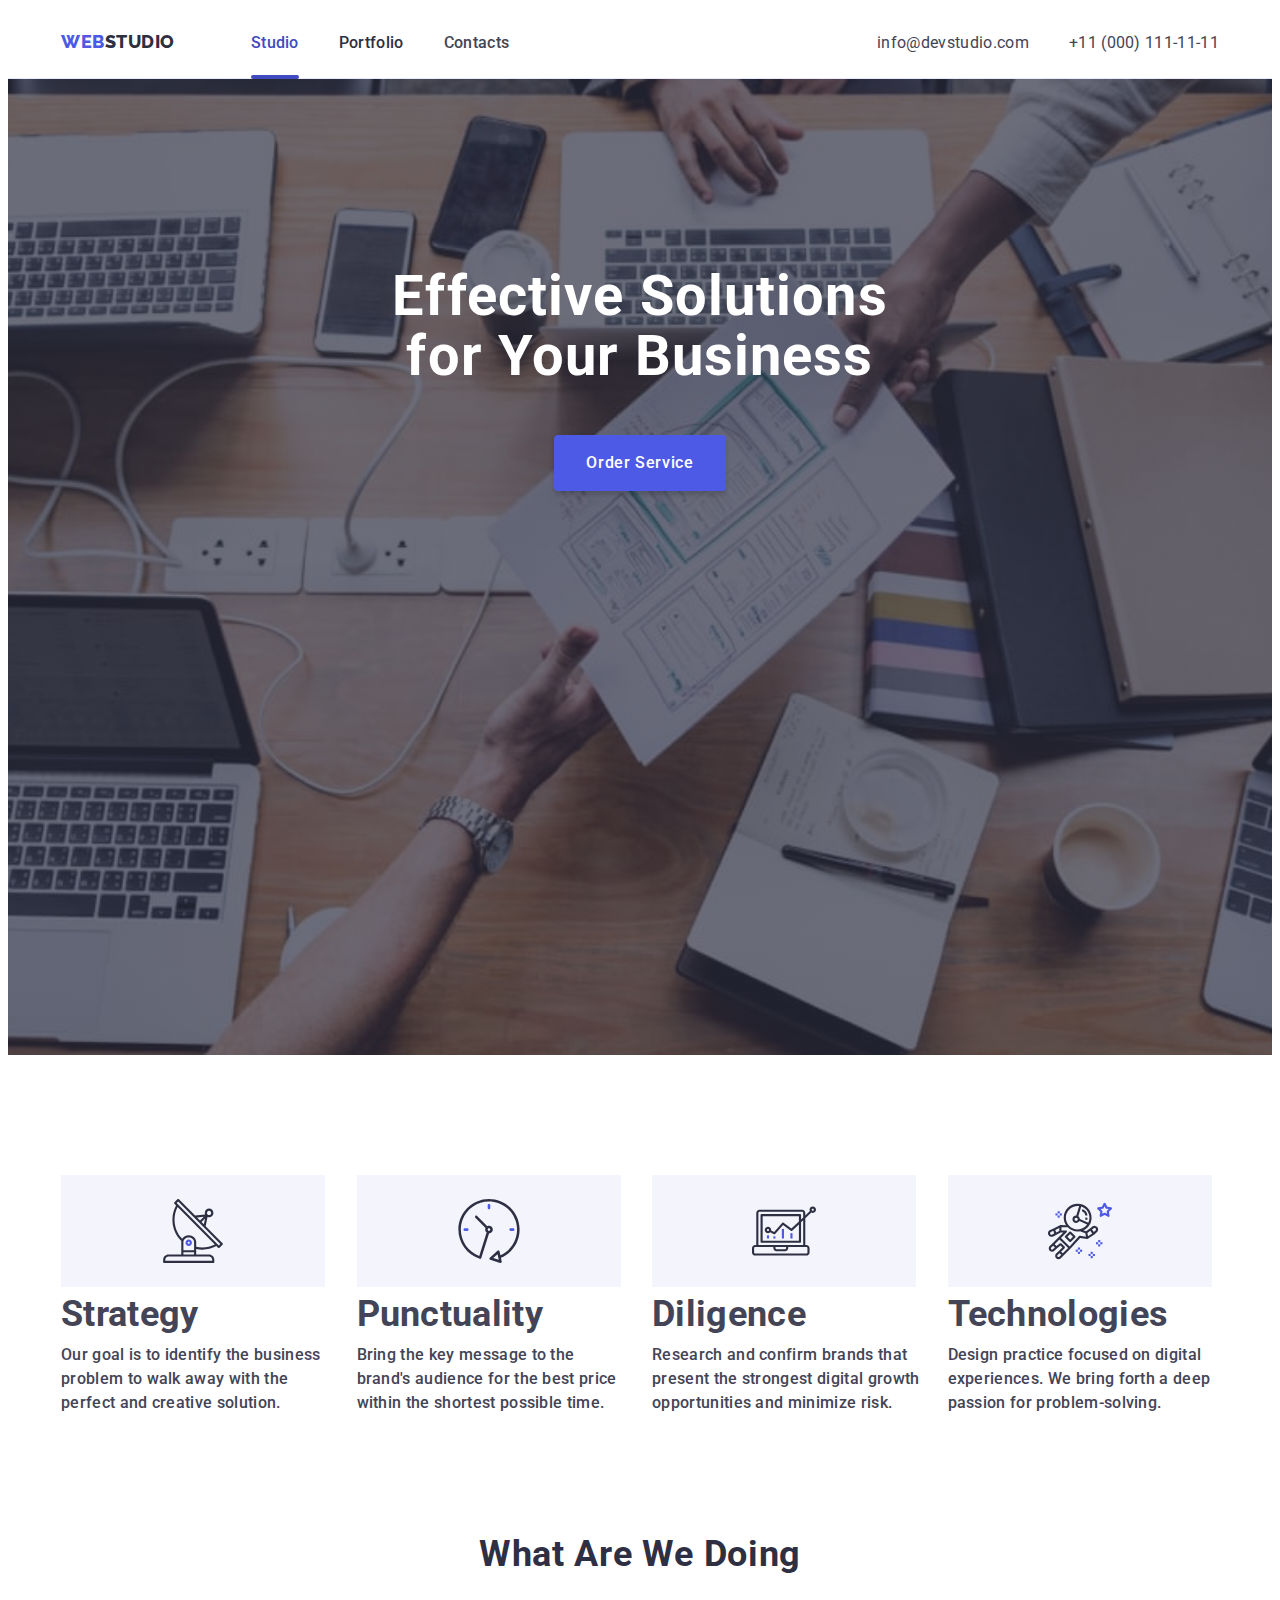
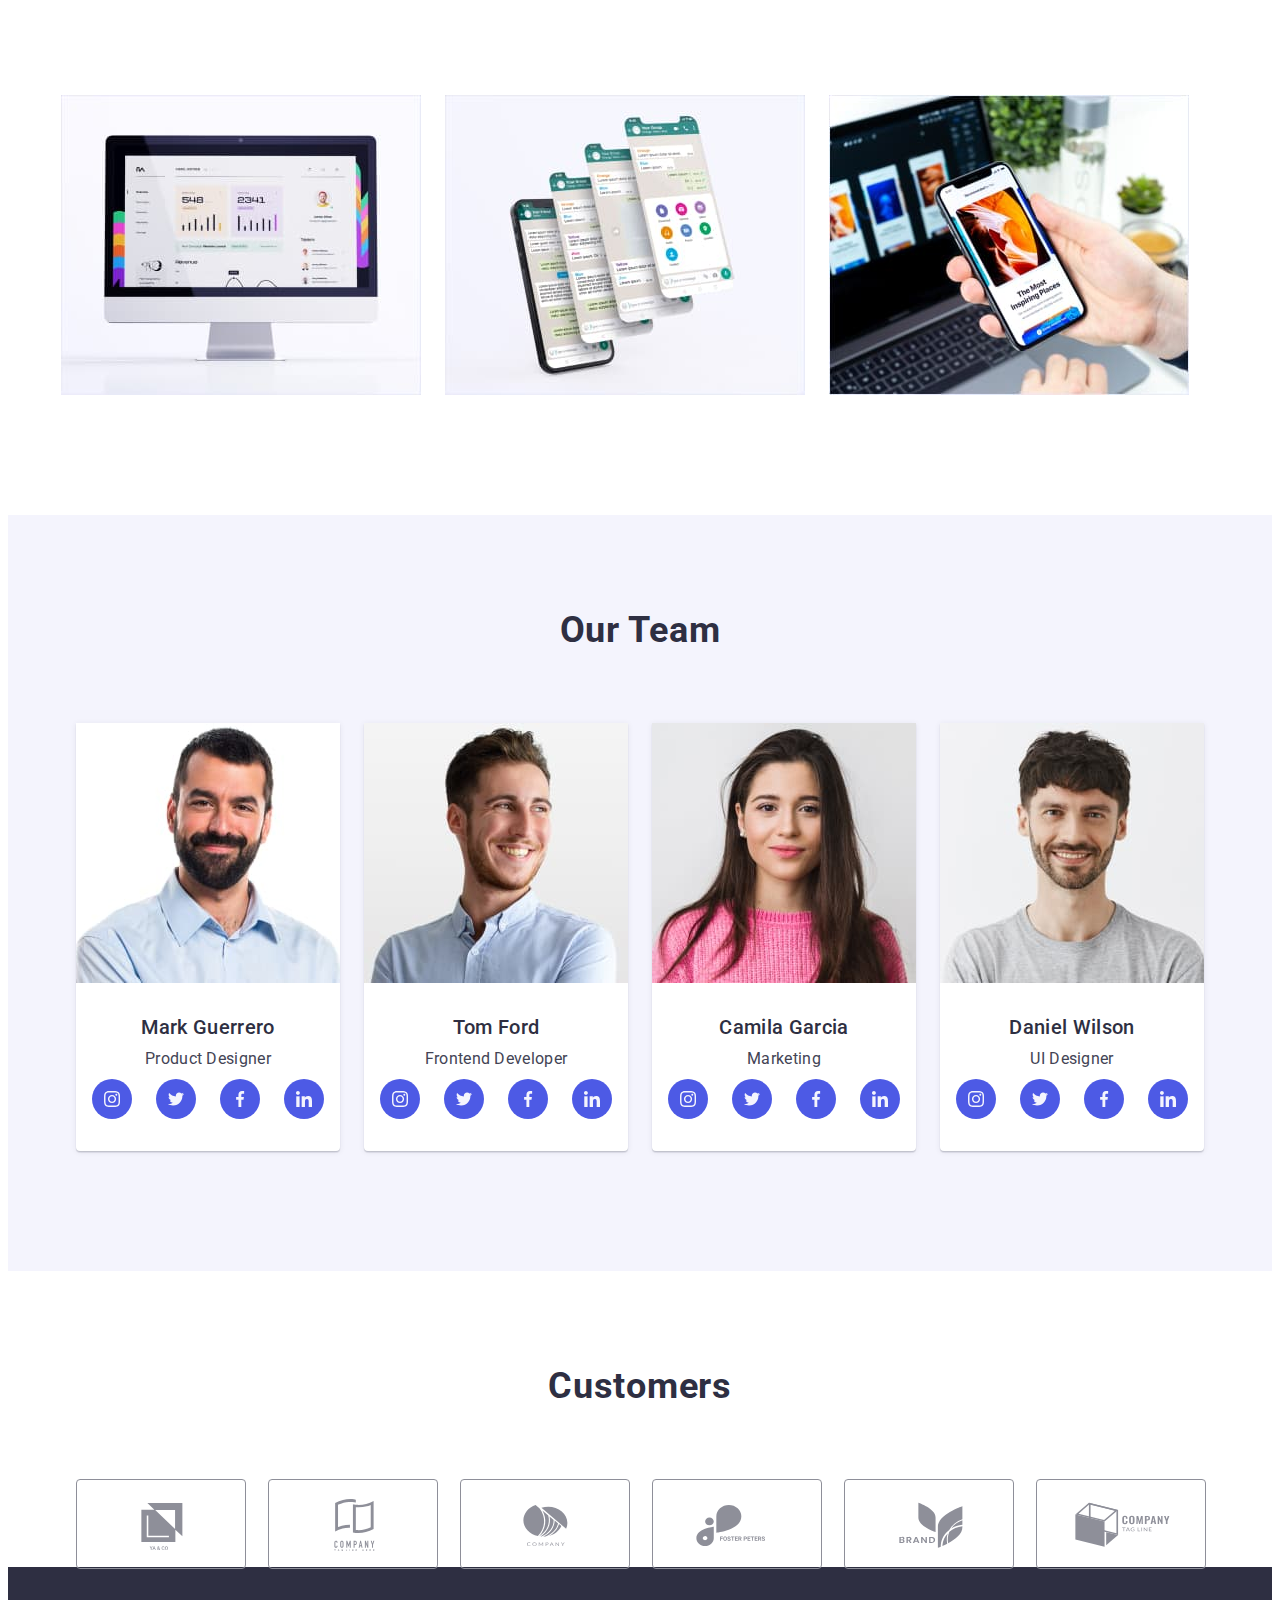
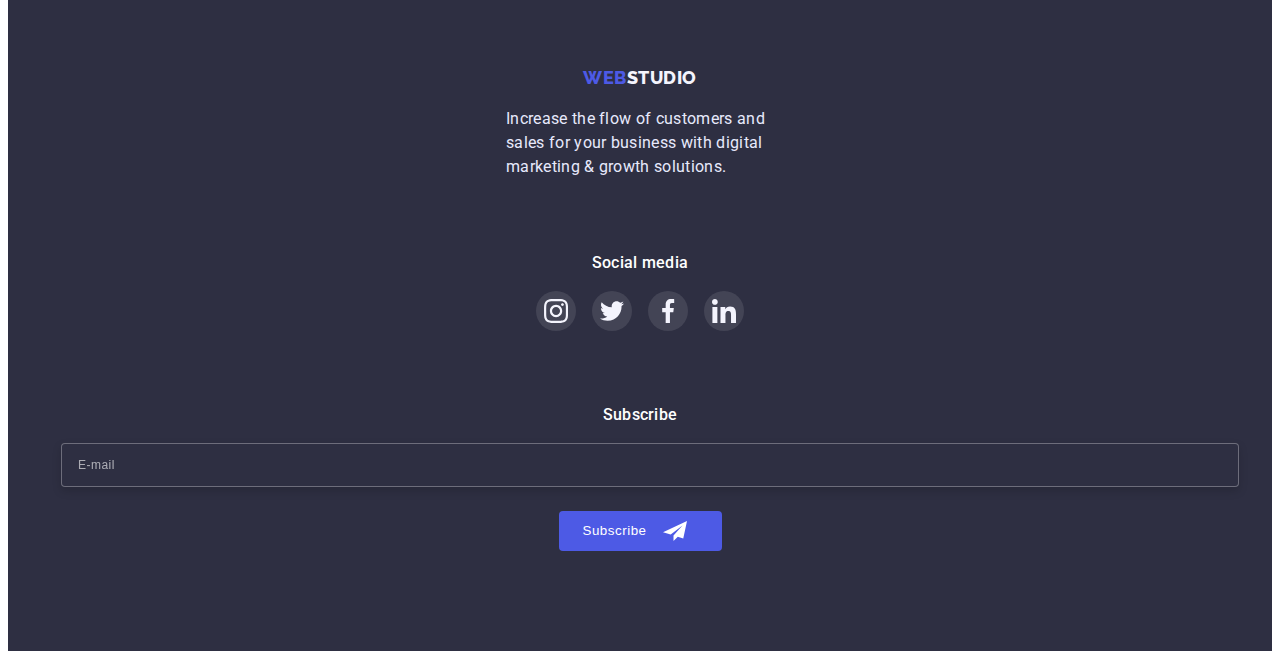
==== commit 54bdb75c: "footer mobile" ====
--- a/index.html
+++ b/index.html
@@ -83,9 +83,7 @@
                 </button>
                 <ul class="mob-site-nav">
                   <li class="item">
-                    <a class="mob-nav-link current link" href="./index.html"
-                      >Studio</a
-                    >
+                    <a class="mob-nav-link link" href="./index.html">Studio</a>
                   </li>
                   <li class="item">
                     <a class="mob-nav-link link" href="./portfolio.html"
@@ -93,7 +91,7 @@
                     >
                   </li>
                   <li class="item">
-                    <a class="mob-nav-link link" href="">Contacts</a>
+                    <a class="mob-nav-link current link" href="">Contacts</a>
                   </li>
                 </ul>
               </div>
@@ -523,13 +521,15 @@
         </div>
       </section>
     </main>
-    <!-- <footer class="footer">
+    <footer class="footer">
       <div class="container">
         <div class="footer-box">
-          <a class="logo link" href="./index.html"
-            ><span class="logo-first">Web</span
-            ><span class="logo-footer-end">Studio</span></a
-          >
+          <div class="footer-logo-title">
+            <a class="logo link" href="./index.html"
+              ><span class="logo-first">Web</span
+              ><span class="logo-footer-end">Studio</span></a
+            >
+          </div>
           <p class="footer-text">
             Increase the flow of customers and sales for your business with
             digital marketing & growth solutions.
@@ -571,16 +571,22 @@
         <div class="subscribe">
           <p class="subs-title">Subscribe</p>
           <form class="subs-form">
-            <input class="subs-input" type="email" name="subs-email" placeholder="E-mail">
-            <button class="btn-subs pointer" type="submit">Subscribe<svg class="social-icon" width="24" height="24"> 
-              <use href="./images/sprite.svg#icon-plane"></use>
-            </svg></button>
+            <input
+              class="subs-input"
+              type="email"
+              name="subs-email"
+              placeholder="E-mail"
+            />
+            <button class="btn-subs pointer" type="submit">
+              Subscribe<svg class="social-icon" width="24" height="24">
+                <use href="./images/sprite.svg#icon-plane"></use>
+              </svg>
+            </button>
           </form>
         </div>
       </div>
-    </footer> -->
+    </footer>
     <script src="./js/modal.js"></script>
     <script src="./js/menu.js"></script>
-    <!-- <script defer src="js/mobile-menu.js"></script> -->
   </body>
 </html>
--- a/css/styles.css
+++ b/css/styles.css
@@ -57,7 +57,7 @@
 }
 
 .header-container {
-  position: relative;
+  /* position: relative; */
 }
 
 .main-nav {
@@ -65,11 +65,7 @@
   align-items: center;
   height: 70px;
 }
-@media screen and (max-width: 767px) {
-  .mob-hidden {
-    display: none;
-  }
-}
+
 .menu-open-button {
   display: block;
   margin-left: auto;
@@ -89,17 +85,15 @@
   left: 0;
   width: 100%;
   height: 100%;
+  /* max-width: 428px;
+  max-height: 796px; */
+  z-index: 1;
   padding: 40px;
   font-size: 40px;
   background: var(--primary-white-color);
   box-shadow: 0px 2px 1px rgba(46, 47, 66, 0.08),
     0px 1px 1px rgba(46, 47, 66, 0.16), 0px 1px 6px rgba(46, 47, 66, 0.08);
 }
-/* @media screen and (max-width: 767px) {
-  .mob-menu {
-    display: block;
-  }
-} */
 
 .mob-container {
   height: 100%;
@@ -121,7 +115,7 @@
   font-size: 36px;
   line-height: 1.11;
   color: var(--dark-bg-color);
-
+  margin-bottom: 40px;
   transition-property: color;
   transition-duration: var(--duration);
   transition-timing-function: var(--timing);
@@ -254,7 +248,7 @@
 }
 .modal {
   position: absolute;
-  width: 392px;
+  width: 320px;
   height: 586px;
   left: 50%;
   top: 50%;
@@ -264,6 +258,7 @@
     0px 2px 1px rgba(0, 0, 0, 0.2);
   border-radius: 4px;
 }
+
 .backdrop.is-hidden {
   visibility: hidden;
   opacity: 0;
@@ -293,11 +288,12 @@
 /* form */
 
 .modal-title {
-  padding-top: 72px;
+  padding-top: 56px;
+  font-size: 18px;
   text-align: center;
   font-weight: 500;
   color: var(--dark-bg-color);
-  margin-bottom: 16px;
+  margin-bottom: 10px;
 }
 
 .modal-form {
@@ -320,8 +316,8 @@
   transition-timing-function: var(--timing);
 }
 .modal-input {
-  width: 360px;
-  height: 40px;
+  width: 100%;
+  height: 36px;
   border: 1px solid rgba(33, 33, 33, 0.2);
   border-radius: 4px;
   padding-left: 38px;
@@ -349,7 +345,7 @@
 }
 .modal-comment {
   width: 100%;
-  height: 120px;
+  height: 108px;
   padding: 8px 12px;
 }
 .modal-comment::placeholder {
@@ -365,9 +361,9 @@
   color: var(--grey-border);
 }
 .btn-send {
-  margin-left: 95px;
-  margin-right: 96px;
-  margin-top: 24px;
+  margin-left: 65px;
+  margin-right: 66px;
+  margin-top: 12px;
   width: 169px;
   height: 56px;
   padding: 16px 32px;
@@ -400,6 +396,7 @@
 .privacy-text {
   display: flex;
   gap: 8px;
+  flex-wrap: wrap;
 }
 .privacy-text::before {
   content: '';
@@ -576,76 +573,30 @@
   padding-top: 100px;
   padding-bottom: 100px;
 }
+.footer-logo-title {
+  text-align: center;
+}
+
+/* column, ai center*/
 .footer .container {
   display: flex;
+  flex-direction: column;
+  align-items: center;
+  gap: 72px;
 }
 .footer-text {
-  width: 264px;
+  width: 268px;
   margin-top: 16px;
   color: var(--footer-text-color);
 }
 .logo-footer-end {
   color: var(--secondary-white-color);
 }
-.subscribe {
-  width: 463px;
-  height: 80px;
-  margin-left: 70px;
-  margin-right: 0;
-}
-.subs-title {
-  font-weight: 500;
-  color: var(--primary-white-color);
-  margin-bottom: 16px;
-}
-.subs-form {
-  display: flex;
-  gap: 24px;
-}
-.subs-input {
-  display: flex;
-  width: 264px;
-  height: 40px;
-  outline: none;
-  margin-left: 10px;
-  padding-left: 16px;
-  color: var(--primary-white-color);
-  background: var(--dark-bg-color);
-  border: 1px solid rgba(255, 255, 255, 0.3);
-  filter: drop-shadow(0px 4px 4px rgba(0, 0, 0, 0.15));
-  border-radius: 4px;
-}
-.subs-input::placeholder {
-  font-size: 12px;
-  line-height: 2;
-  display: flex;
-  align-items: center;
-  letter-spacing: 0.04em;
-  color: rgba(255, 255, 255, 0.6);
-}
-.btn-subs {
-  display: flex;
-  gap: 16px;
-  padding: 8px 24px;
-  background: var(--logo-and-button-color);
-  border-radius: 4px;
-  border: 0;
-  font-weight: 500;
-  align-items: center;
-  text-align: center;
-  letter-spacing: 0.04em;
-  color: var(--primary-white-color);
-  transition-property: background;
-  transition-duration: var(--duration);
-  transition-timing-function: var(--timing);
-}
-.btn-subs:focus,
-.btn-subs:hover {
-  background: var(--accent-color);
-}
+
 /* social */
 .social {
-  margin-left: 120px;
+  align-items: center;
+  text-align: center;
 }
 .social-title {
   color: var(--primary-white-color);
@@ -682,6 +633,68 @@
   height: 24px;
   color: var(--secondary-white-color);
 }
+/* subscribe */
+.subscribe {
+  text-align: center;
+  width: 100%; /* height: 80px;
+  margin-left: 70px;
+  margin-right: 0; */
+}
+.subs-title {
+  font-weight: 500;
+  color: var(--primary-white-color);
+  margin-bottom: 16px;
+}
+/* column */
+.subs-form {
+  display: flex;
+  flex-direction: column;
+  gap: 24px;
+}
+.subs-input {
+  display: flex;
+  width: 100%;
+  height: 40px;
+  outline: none;
+  /* margin-left: 10px; */
+  padding-left: 16px;
+  color: var(--primary-white-color);
+  background: var(--dark-bg-color);
+  border: 1px solid rgba(255, 255, 255, 0.3);
+  filter: drop-shadow(0px 4px 4px rgba(0, 0, 0, 0.15));
+  border-radius: 4px;
+}
+.subs-input::placeholder {
+  font-size: 12px;
+  line-height: 2;
+  display: flex;
+  align-items: center;
+  letter-spacing: 0.04em;
+  color: rgba(255, 255, 255, 0.6);
+}
+.btn-subs {
+  display: flex;
+  gap: 16px;
+  padding: 8px 24px;
+  margin-left: auto;
+  margin-right: auto;
+  width: 163px;
+  background: var(--logo-and-button-color);
+  border-radius: 4px;
+  border: 0;
+  font-weight: 500;
+  align-items: center;
+  letter-spacing: 0.04em;
+  color: var(--primary-white-color);
+  transition-property: background;
+  transition-duration: var(--duration);
+  transition-timing-function: var(--timing);
+}
+.btn-subs:focus,
+.btn-subs:hover {
+  background: var(--accent-color);
+}
+
 /* portfolio.html */
 
 .button-list {
--- a/css/mobile.css
+++ b/css/mobile.css
@@ -8,9 +8,38 @@
   .addr-link-tel {
     font-size: 36px;
   }
-  .mob-menu {
-    max-width: 428px;
+  /* .mob-menu {
     left: auto;
     right: auto;
+  } */
+}
+/* modal up to 392px */
+@media screen and (min-width: 392px) {
+  .modal {
+    width: 392px;
+  }
+  .modal-title {
+    padding-top: 72px;
+    font-size: inherit;
+    text-align: center;
+    margin-bottom: 16px;
+  }
+  .modal-input {
+    width: 360px;
+    height: 40px;
+  }
+  .btn-send {
+    margin-left: 95px;
+    margin-right: 96px;
+    margin-top: 24px;
+  }
+  .modal-comment {
+    width: 100%;
+    height: 120px;
+    padding: 8px 12px;
+  }
+  .privacy-text {
+    display: flex;
+    gap: 8px;
   }
 }
--- a/css/tablet.css
+++ b/css/tablet.css
@@ -119,3 +119,14 @@
     margin-left: 40px;
   } */
 }
+
+@media screen and (max-width: 767px) {
+  .mob-hidden {
+    display: none;
+  }
+}
+@media screen and (min-width: 767px) {
+  .mob-menu {
+    display: none;
+  }
+}
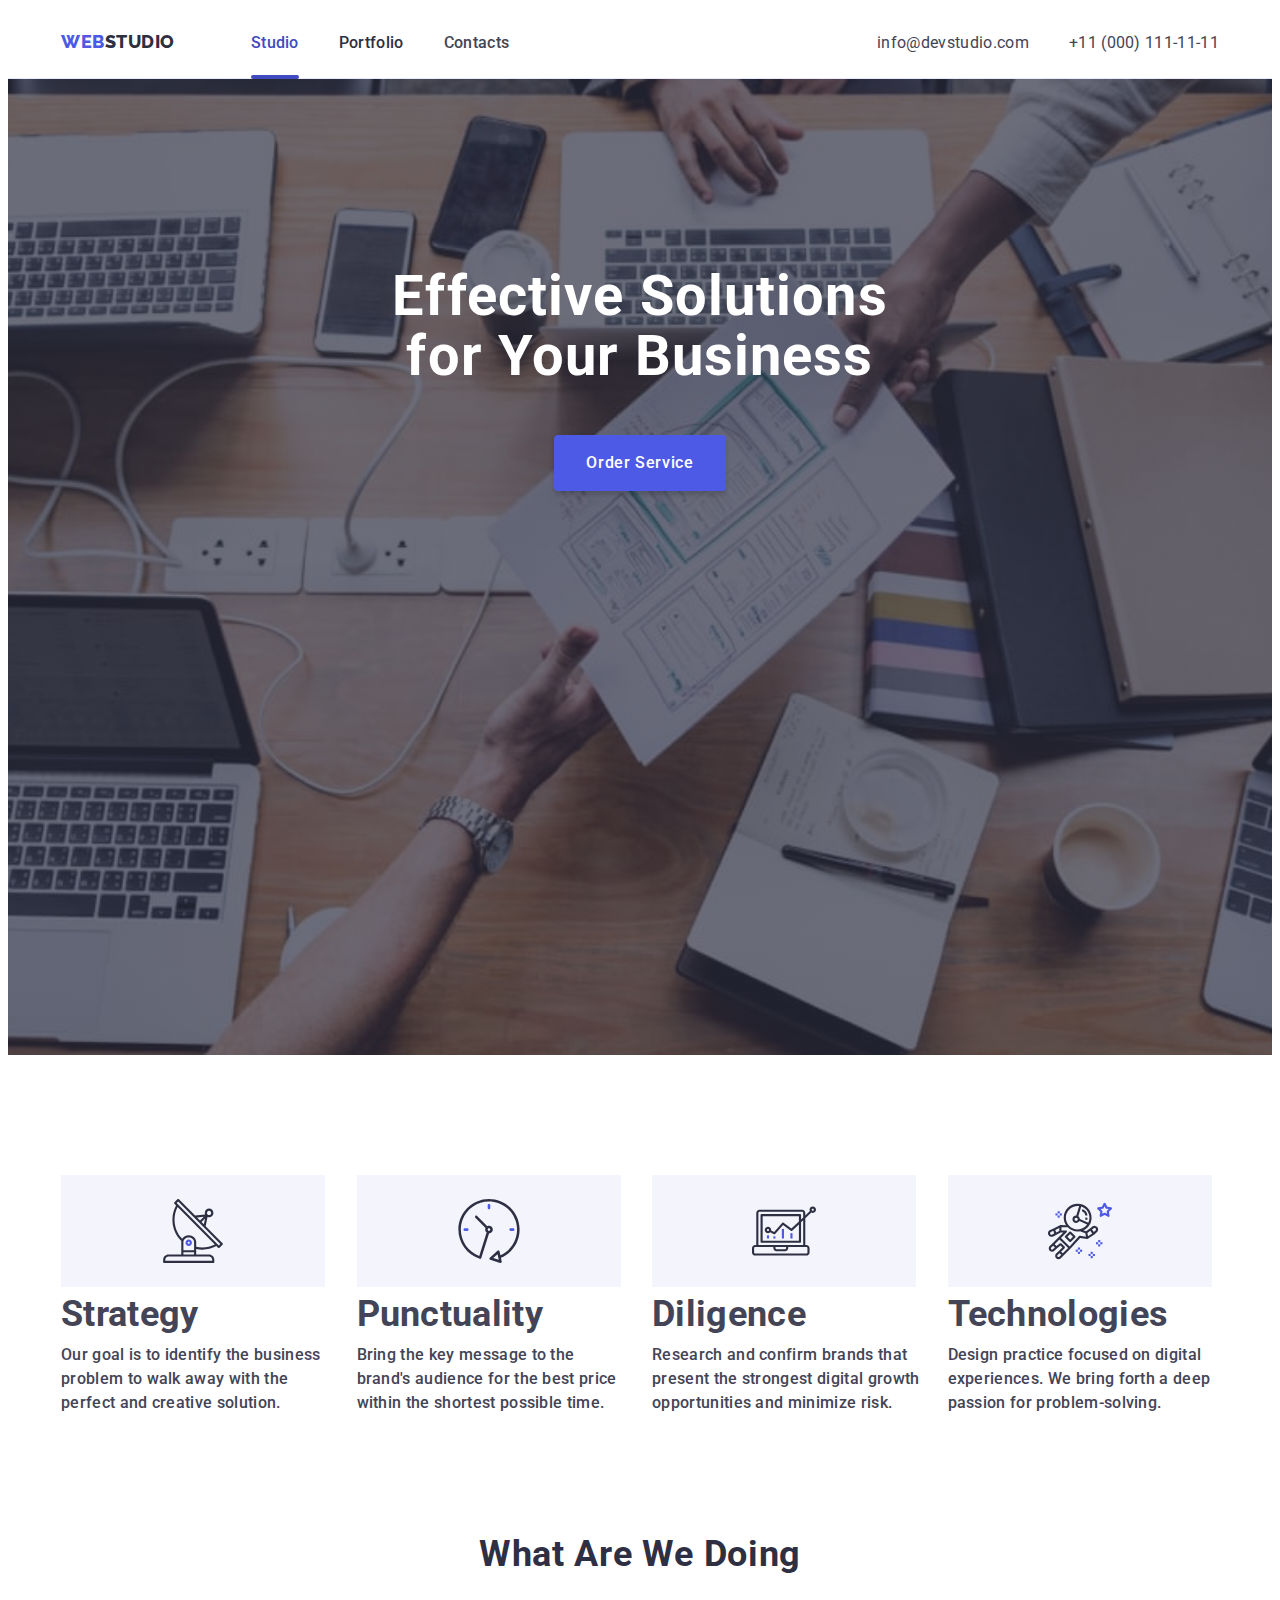
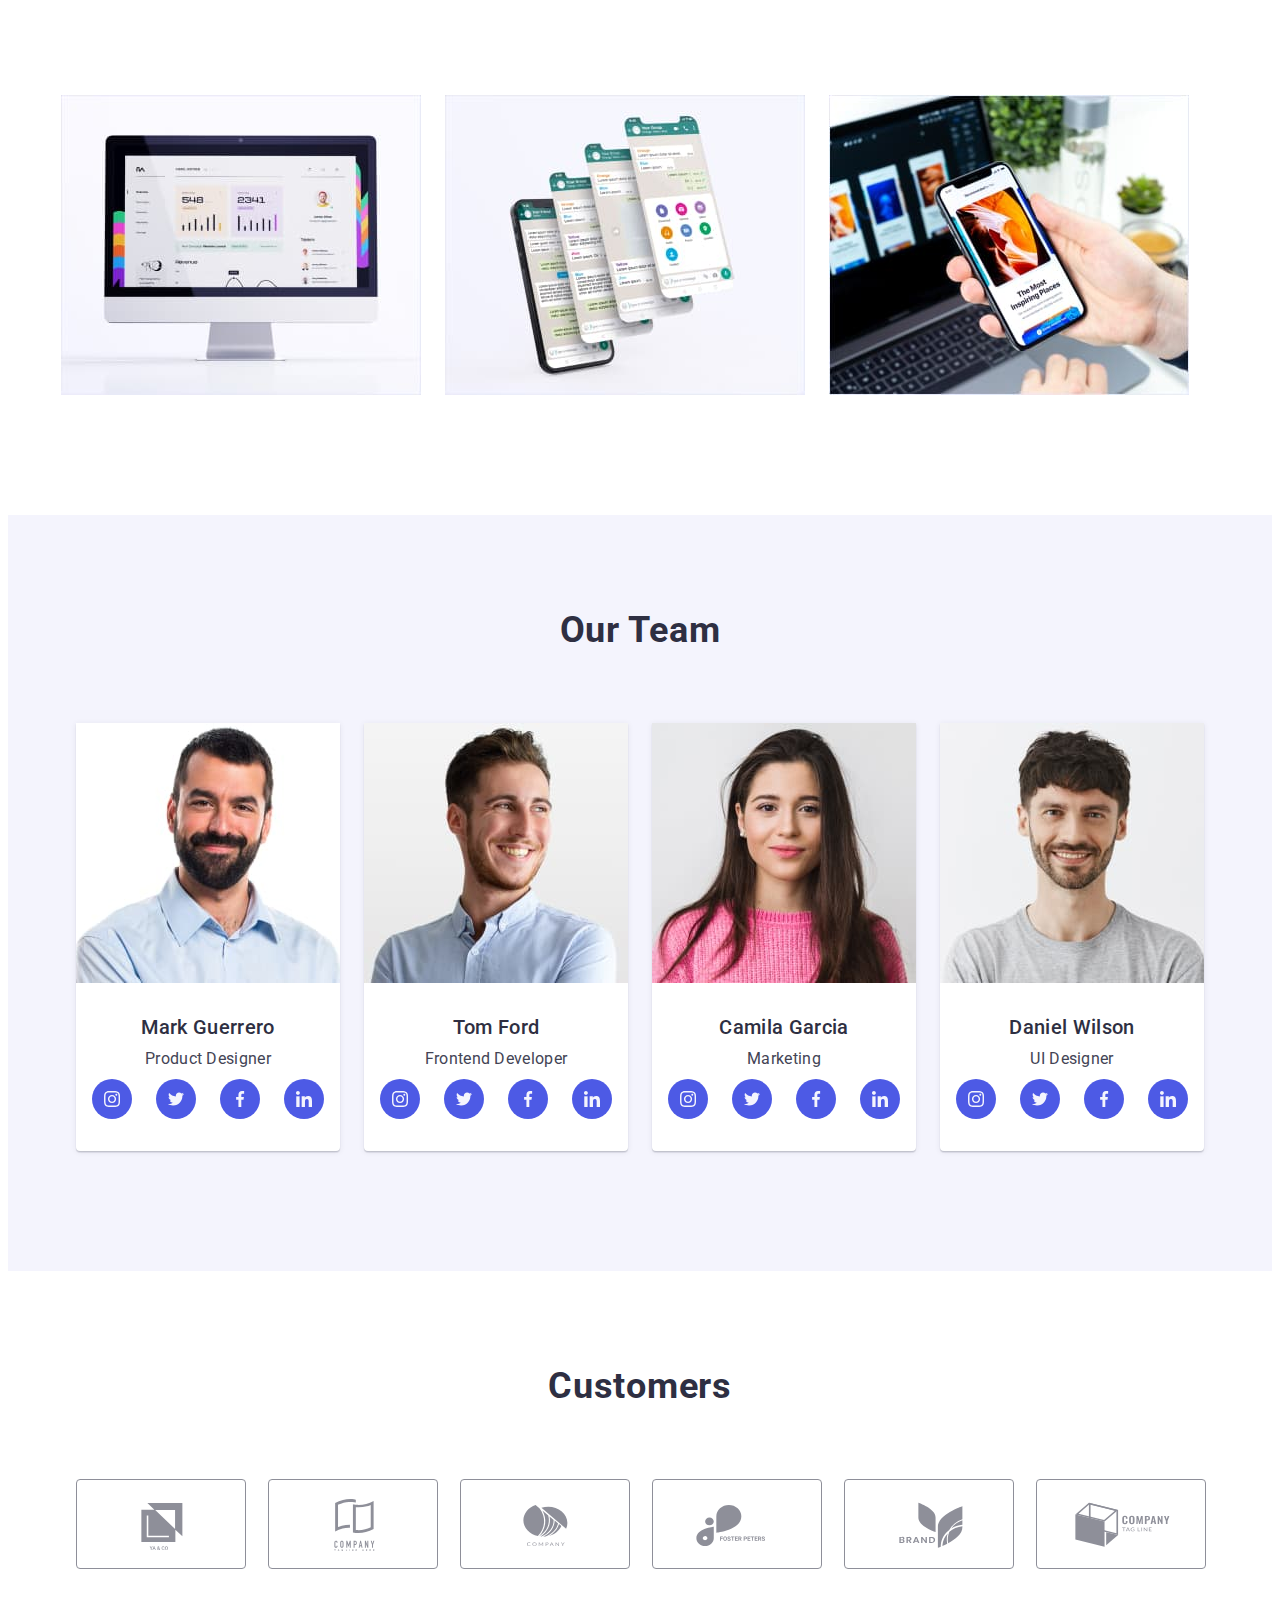
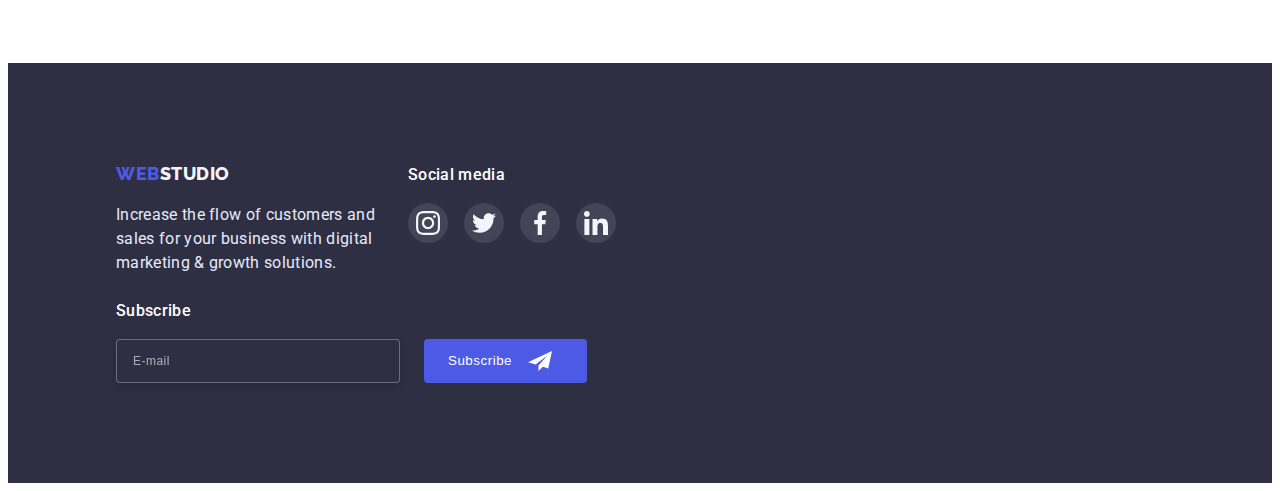
==== commit c6b91ba3: "tablet footer" ====
--- a/index.html
+++ b/index.html
@@ -524,7 +524,7 @@
     <footer class="footer">
       <div class="container">
         <div class="footer-box">
-          <div class="footer-logo-title">
+          <div class="footer-titles">
             <a class="logo link" href="./index.html"
               ><span class="logo-first">Web</span
               ><span class="logo-footer-end">Studio</span></a
@@ -536,7 +536,7 @@
           </p>
         </div>
         <div class="social">
-          <p class="social-title">Social media</p>
+          <p class="social-title footer-titles">Social media</p>
           <ul class="social-list list">
             <li class="social-items">
               <a href="" class="social-link"
@@ -569,7 +569,7 @@
           </ul>
         </div>
         <div class="subscribe">
-          <p class="subs-title">Subscribe</p>
+          <p class="subs-title footer-titles">Subscribe</p>
           <form class="subs-form">
             <input
               class="subs-input"
--- a/css/styles.css
+++ b/css/styles.css
@@ -539,6 +539,7 @@
   flex-wrap: wrap;
   gap: 24px;
   justify-content: center;
+  margin-bottom: 96px;
 }
 .customers-item {
   width: 168px;
@@ -573,7 +574,7 @@
   padding-top: 100px;
   padding-bottom: 100px;
 }
-.footer-logo-title {
+.footer-titles {
   text-align: center;
 }
 
@@ -596,7 +597,6 @@
 /* social */
 .social {
   align-items: center;
-  text-align: center;
 }
 .social-title {
   color: var(--primary-white-color);
--- a/css/tablet.css
+++ b/css/tablet.css
@@ -114,10 +114,27 @@
   .addr-link:focus {
     color: var(--accent-color);
   }
-  /* all except first neighbor */
-  /* .addr-list .item + .item {
-    margin-left: 40px;
-  } */
+
+  .footer .container {
+    display: flex;
+    flex-direction: row;
+    flex-wrap: wrap;
+    align-items: flex-start;
+    padding-left: 108px;
+    gap: 24px;
+  }
+  .footer-titles {
+    text-align: start;
+  }
+  .subs-form {
+    flex-direction: row;
+  }
+  .subs-input {
+    width: 264px;
+  }
+  .btn-subs {
+    margin: 0;
+  }
 }
 
 @media screen and (max-width: 767px) {
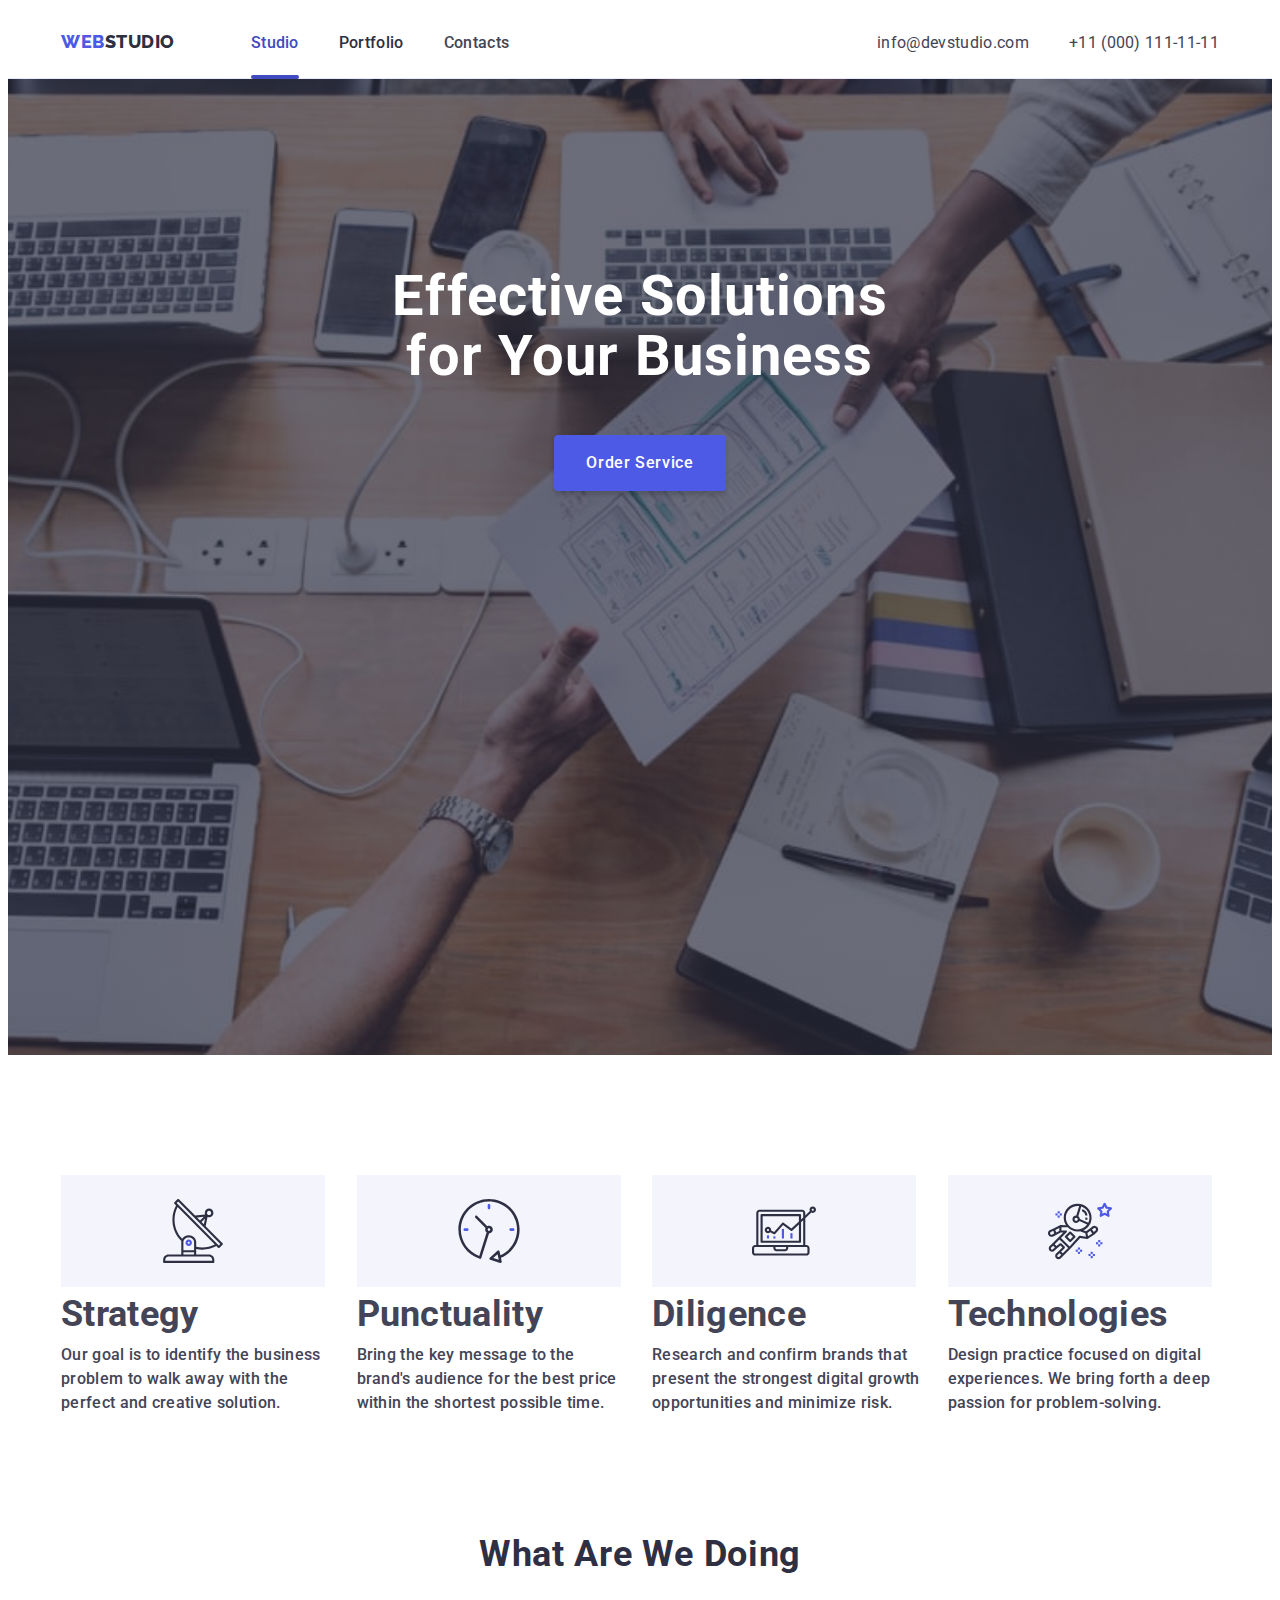
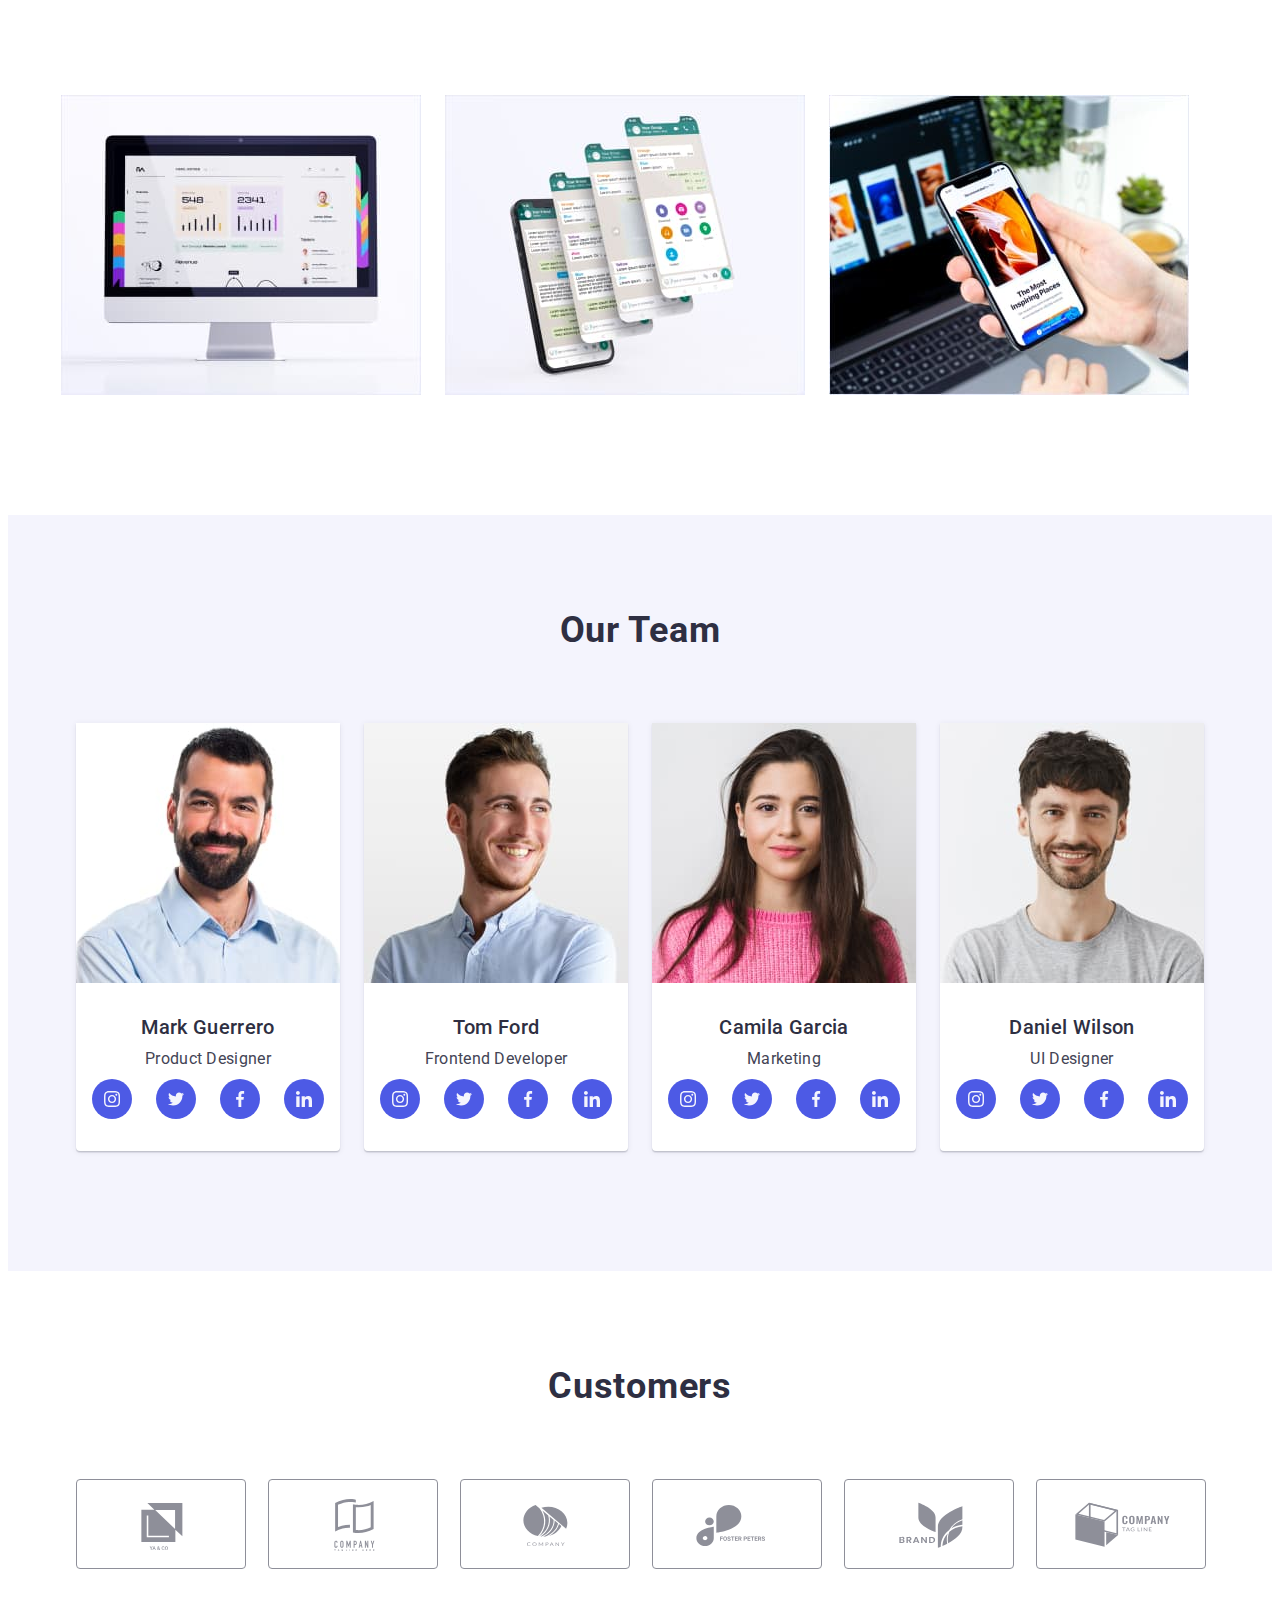
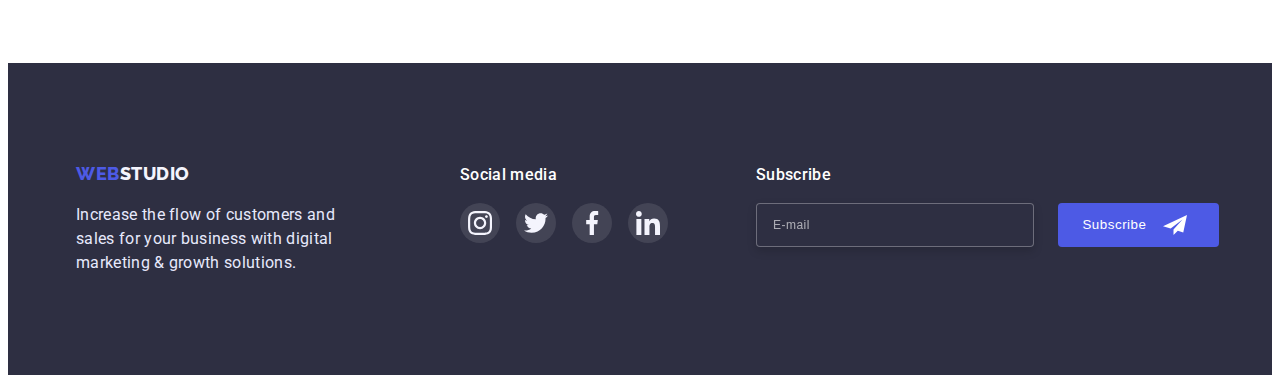
==== commit 4d3193b5: "fix menu" ====
--- a/index.html
+++ b/index.html
@@ -587,6 +587,6 @@
       </div>
     </footer>
     <script src="./js/modal.js"></script>
-    <script src="./js/menu.js"></script>
+    <script src="./js/mobile-menu.js"></script>
   </body>
 </html>
--- a/css/styles.css
+++ b/css/styles.css
@@ -56,10 +56,6 @@
   color: var(--logo-and-button-color);
 }
 
-.header-container {
-  /* position: relative; */
-}
-
 .main-nav {
   display: flex;
   align-items: center;
@@ -86,8 +82,8 @@
   width: 100%;
   height: 100%;
   /* max-width: 428px;
-  max-height: 796px; */
-  z-index: 1;
+  max-height: 796px;
+  z-index: 1; */
   padding: 40px;
   font-size: 40px;
   background: var(--primary-white-color);
@@ -97,10 +93,13 @@
 
 .mob-container {
   height: 100%;
+  max-width: 428px;
   display: flex;
   flex-direction: column;
   justify-content: space-between;
   overflow-y: auto;
+  margin-left: auto;
+  margin-right: auto;
 }
 
 .mob-site-nav {
@@ -190,7 +189,6 @@
     url(../images/people-office.jpg);
   background-repeat: no-repeat;
   background-position: center;
-
   background-color: var(--dark-bg-color);
   text-align: center;
   padding-top: 188px;
@@ -585,8 +583,10 @@
   align-items: center;
   gap: 72px;
 }
+.footer-box {
+  width: 268px;
+}
 .footer-text {
-  width: 268px;
   margin-top: 16px;
   color: var(--footer-text-color);
 }
@@ -636,16 +636,13 @@
 /* subscribe */
 .subscribe {
   text-align: center;
-  width: 100%; /* height: 80px;
-  margin-left: 70px;
-  margin-right: 0; */
+  width: 100%;
 }
 .subs-title {
   font-weight: 500;
   color: var(--primary-white-color);
   margin-bottom: 16px;
 }
-/* column */
 .subs-form {
   display: flex;
   flex-direction: column;
@@ -656,7 +653,6 @@
   width: 100%;
   height: 40px;
   outline: none;
-  /* margin-left: 10px; */
   padding-left: 16px;
   color: var(--primary-white-color);
   background: var(--dark-bg-color);
--- a/css/tablet.css
+++ b/css/tablet.css
@@ -126,6 +126,10 @@
   .footer-titles {
     text-align: start;
   }
+  .footer-box {
+    width: 264px;
+    margin-bottom: 72px;
+  }
   .subs-form {
     flex-direction: row;
   }
@@ -134,6 +138,9 @@
   }
   .btn-subs {
     margin: 0;
+  }
+  .project-list {
+    justify-content: flex-start;
   }
 }
 
--- a/css/desctop.css
+++ b/css/desctop.css
@@ -74,4 +74,18 @@
     line-height: 1.5;
     letter-spacing: 0.02em;
   }
+  .footer .container {
+    flex-wrap: wrap;
+    padding: 0;
+    gap: 0px;
+  }
+  .footer-box {
+    margin-left: 15px;
+    margin-right: 120px;
+    margin-bottom: 0;
+  }
+  .subscribe {
+    width: 463px;
+    margin-left: auto;
+  }
 }
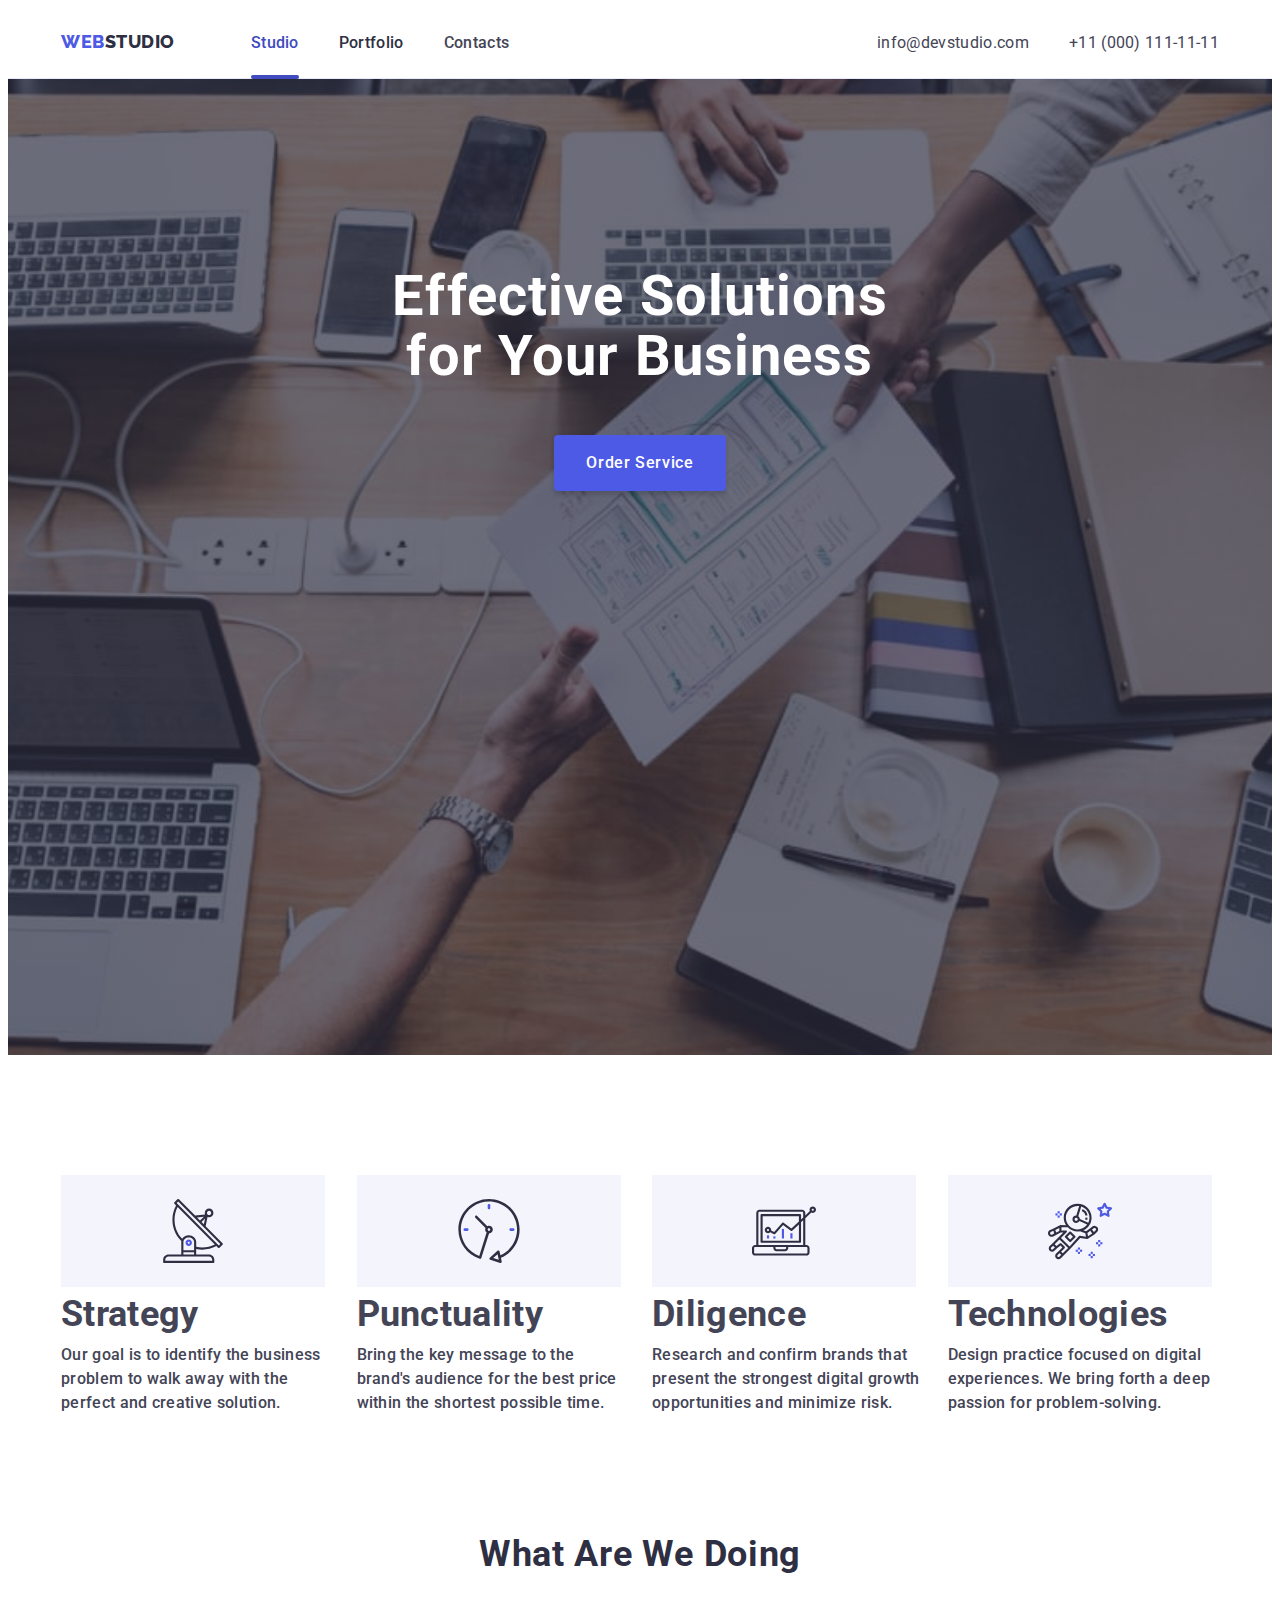
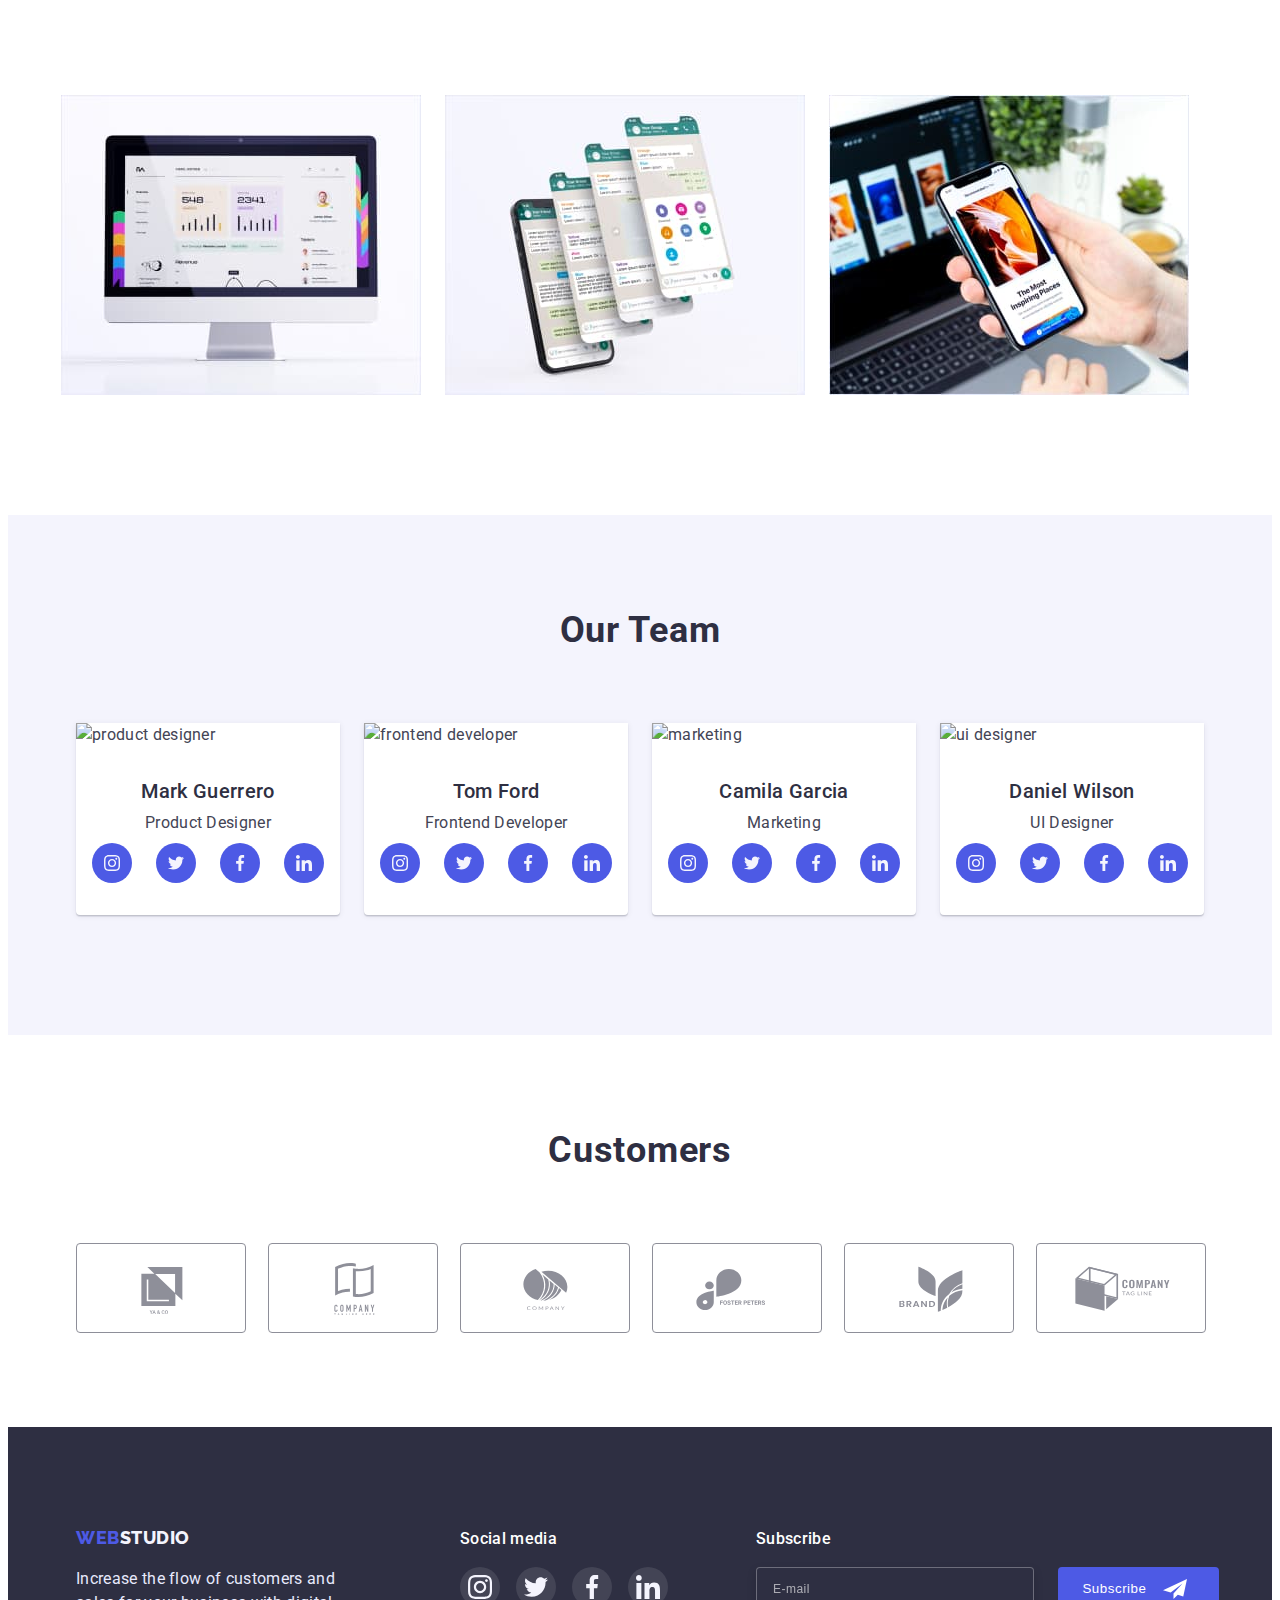
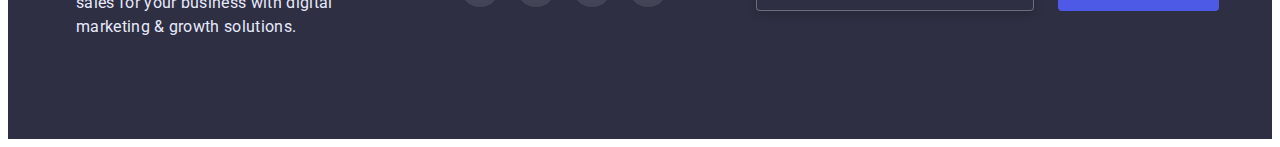
==== commit 741e3987: "3 portfolio pic" ====
--- a/index.html
+++ b/index.html
@@ -295,13 +295,28 @@
           <h2 class="section-title title-we-doing">What are we doing</h2>
           <ul class="list we-doing">
             <li class="item">
-              <img src="./images/img-1.jpg" width="360" alt="monitor" />
-            </li>
-            <li class="item">
-              <img src="./images/img-2.jpg" width="360" alt="app" />
-            </li>
-            <li class="item">
-              <img src="./images/img-3.jpg" width="360" alt="telephone" />
+              <img
+                src="./images/img-1.jpg"
+                width="360"
+                alt="monitor"
+                srcset="./images/img-1.jpg 1x, ./images/img-1-2x.jpg 2x"
+              />
+            </li>
+            <li class="item">
+              <img
+                src="./images/img-2.jpg"
+                width="360"
+                alt="app"
+                srcset="./images/img-2.jpg 1x, ./images/img-2-2x.jpg 2x"
+              />
+            </li>
+            <li class="item">
+              <img
+                src="./images/img-3.jpg"
+                width="360"
+                alt="telephone"
+                srcset="./images/img-3.jpg 1x, ./images/img-3-2x.jpg 2x"
+              />
             </li>
           </ul>
         </div>
@@ -313,9 +328,10 @@
           <ul class="list team-list">
             <li class="item">
               <img
-                src="./images/Team-1.jpg"
+                src="./images/team-1.jpg"
                 width="264"
                 alt="product designer"
+                srcset="./images/team-1.jpg 1x, ./images/team-1-2x.jpg 2x"
               />
               <div class="teammates">
                 <h3 class="teammate-title">Mark Guerrero</h3>
@@ -354,9 +370,10 @@
             </li>
             <li class="item">
               <img
-                src="./images/Team-2.jpg"
+                src="./images/team-2.jpg"
                 width="264"
                 alt="frontend developer"
+                srcset="./images/team-2.jpg 1x, ./images/team-2-2x.jpg 2x"
               />
               <div class="teammates">
                 <h3 class="teammate-title">Tom Ford</h3>
@@ -394,7 +411,12 @@
               </div>
             </li>
             <li class="item">
-              <img src="./images/Team-3.jpg" width="264" alt="marketing" />
+              <img
+                src="./images/team-3.jpg"
+                width="264"
+                alt="marketing"
+                srcset="./images/team-3.jpg 1x, ./images/team-3-2x.jpg 2x"
+              />
               <div class="teammates">
                 <h3 class="teammate-title">Camila Garcia</h3>
                 <p>Marketing</p>
@@ -431,7 +453,12 @@
               </div>
             </li>
             <li class="item">
-              <img src="./images/Team-4.jpg" width="264" alt="ui designer" />
+              <img
+                src="./images/team-4.jpg"
+                width="264"
+                alt="ui designer"
+                srcset="./images/team-4.jpg 1x, ./images/team-4-2x.jpg 2x"
+              />
               <div class="teammates">
                 <h3 class="teammate-title">Daniel Wilson</h3>
                 <p>UI Designer</p>
--- a/css/styles.css
+++ b/css/styles.css
@@ -15,6 +15,11 @@
   --duration: 250ms;
   --modal-bg: #fcfcfc;
   --icon-modal: rgba(0, 0, 0, 0.1);
+  --hero-l-gr: linear-gradient(
+    to right,
+    rgba(46, 47, 66, 0.7),
+    rgba(46, 47, 66, 0.7)
+  );
 }
 /* utulities */
 .link {
@@ -181,12 +186,7 @@
   margin-left: auto;
   margin-right: auto;
   background-size: cover;
-  background-image: linear-gradient(
-      to right,
-      rgba(46, 47, 66, 0.7),
-      rgba(46, 47, 66, 0.7)
-    ),
-    url(../images/people-office.jpg);
+  background-image: var(--hero-l-gr), url(../images/people-office-mob.jpg);
   background-repeat: no-repeat;
   background-position: center;
   background-color: var(--dark-bg-color);
@@ -194,7 +194,13 @@
   padding-top: 188px;
   padding-bottom: 188px;
 }
-
+@media (min-device-pixel-ratio: 2),
+  (min-resolution: 192dpi),
+  (min-resolution: 2dppx) {
+  .section-hero {
+    background-image: var(--hero-l-gr), url(../images/people-office-mob-2x.jpg);
+  }
+}
 .hero-title {
   margin: 0 auto;
   font-weight: 700;
@@ -286,8 +292,8 @@
 /* form */
 
 .modal-title {
-  padding-top: 56px;
-  font-size: 18px;
+  padding-top: 72px;
+  font-size: 14px;
   text-align: center;
   font-weight: 500;
   color: var(--dark-bg-color);
@@ -315,7 +321,7 @@
 }
 .modal-input {
   width: 100%;
-  height: 36px;
+  height: 40px;
   border: 1px solid rgba(33, 33, 33, 0.2);
   border-radius: 4px;
   padding-left: 38px;
@@ -343,7 +349,7 @@
 }
 .modal-comment {
   width: 100%;
-  height: 108px;
+  height: 120px;
   padding: 8px 12px;
 }
 .modal-comment::placeholder {
--- a/css/mobile.css
+++ b/css/mobile.css
@@ -19,27 +19,12 @@
     width: 392px;
   }
   .modal-title {
-    padding-top: 72px;
     font-size: inherit;
-    text-align: center;
     margin-bottom: 16px;
-  }
-  .modal-input {
-    width: 360px;
-    height: 40px;
   }
   .btn-send {
     margin-left: 95px;
     margin-right: 96px;
     margin-top: 24px;
   }
-  .modal-comment {
-    width: 100%;
-    height: 120px;
-    padding: 8px 12px;
-  }
-  .privacy-text {
-    display: flex;
-    gap: 8px;
-  }
 }
--- a/css/tablet.css
+++ b/css/tablet.css
@@ -142,6 +142,17 @@
   .project-list {
     justify-content: flex-start;
   }
+  .section-hero {
+    background-image: var(--hero-l-gr), url(../images/people-office-tab.jpg);
+  }
+  @media (min-device-pixel-ratio: 2),
+    (min-resolution: 192dpi),
+    (min-resolution: 2dppx) {
+    .section-hero {
+      background-image: var(--hero-l-gr),
+        url(../images/people-office-tab-2x.jpg);
+    }
+  }
 }
 
 @media screen and (max-width: 767px) {
--- a/css/desctop.css
+++ b/css/desctop.css
@@ -88,4 +88,14 @@
     width: 463px;
     margin-left: auto;
   }
+  .section-hero {
+    background-image: var(--hero-l-gr), url(../images/people-office.jpg);
+  }
+  @media (min-device-pixel-ratio: 2),
+    (min-resolution: 192dpi),
+    (min-resolution: 2dppx) {
+    .section-hero {
+      background-image: var(--hero-l-gr), url(../images/people-office-2x.jpg);
+    }
+  }
 }
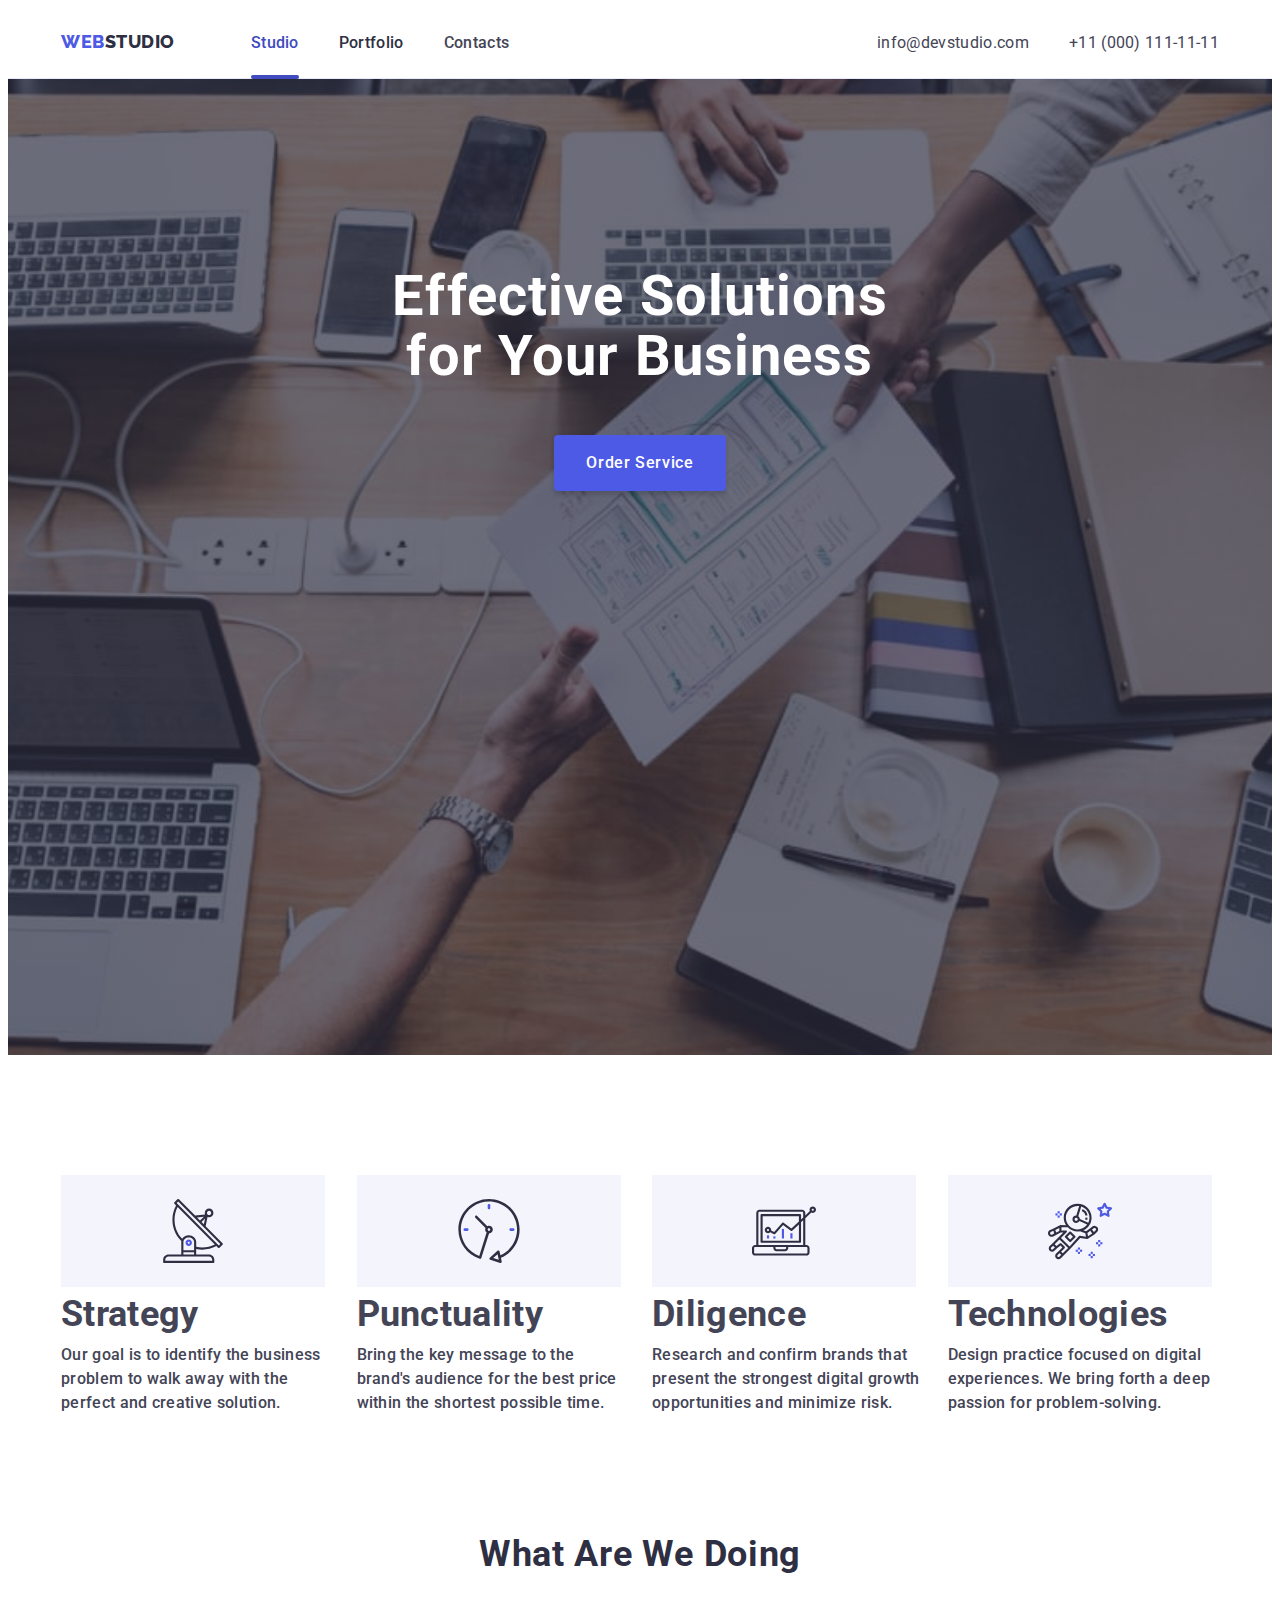
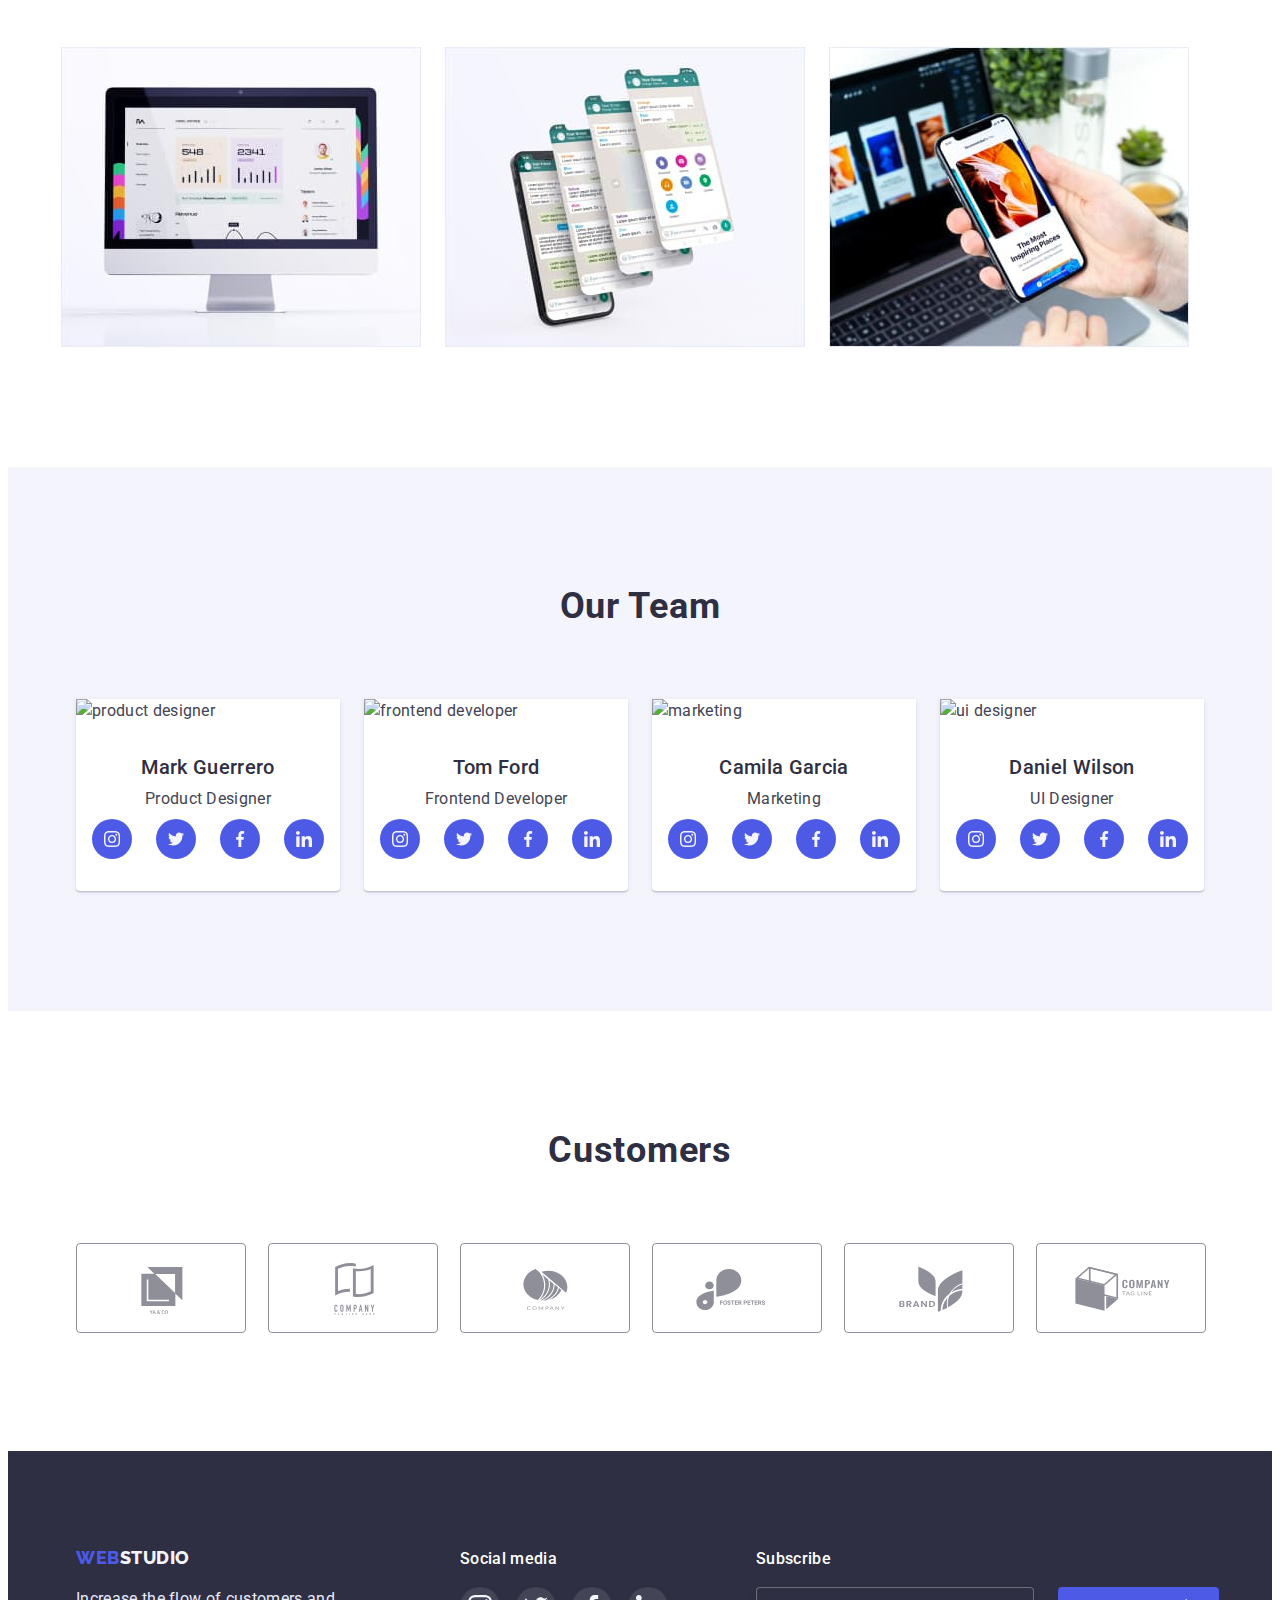
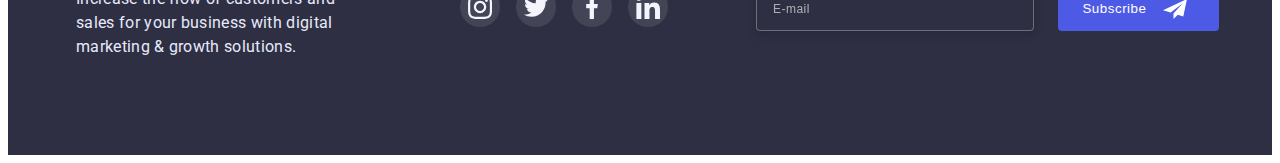
==== commit 2ce0f534: "menu close btn hover" ====
--- a/index.html
+++ b/index.html
@@ -64,7 +64,7 @@
           </div>
 
           <!-- mobile menu -->
-          <button type="button" class="menu-open-button" data-menu-open>
+          <button type="button" class="menu-open-button pointer" data-menu-open>
             <svg width="32" height="32">
               <use class="icon-menu" href="./images/sprite.svg#hamburger"></use>
             </svg>
@@ -73,12 +73,13 @@
           <div class="mob-menu is-hidden" data-menu>
             <div class="mob-container">
               <div>
-                <button type="button" class="menu-close-button" data-menu-close>
-                  <svg width="24" height="24">
-                    <use
-                      class="icon-cross"
-                      href="./images/sprite.svg#close"
-                    ></use>
+                <button
+                  type="button"
+                  class="menu-close-button pointer"
+                  data-menu-close
+                >
+                  <svg class="ico-btn" width="24" height="24">
+                    <use href="./images/sprite.svg#icon-close-black"></use>
                   </svg>
                 </button>
                 <ul class="mob-site-nav">
--- a/css/styles.css
+++ b/css/styles.css
@@ -66,20 +66,29 @@
   align-items: center;
   height: 70px;
 }
-
+.menu-close-button,
 .menu-open-button {
   display: block;
   margin-left: auto;
   border: none;
   background-color: transparent;
 }
+
 .menu-close-button {
-  display: block;
-  margin-left: auto;
-  border: none;
-  background-color: transparent;
-}
-
+  font-size: 16px;
+  background: var(--footer-text-color);
+  border: 1px solid var(--icon-modal);
+  border-radius: 50%;
+  padding: 1px 7px 2px 7px;
+  transition-property: background, fill;
+  transition-duration: var(--duration);
+  transition-timing-function: var(--timing);
+}
+.menu-close-button:hover,
+.menu-close-button:focus {
+  background: var(--accent-color);
+  fill: var(--footer-text-color);
+}
 .mob-menu {
   position: fixed;
   top: 0;
@@ -182,7 +191,7 @@
 /* section hero */
 .section-hero {
   max-width: 1440px;
-  height: 600px;
+  height: 432px;
   margin-left: auto;
   margin-right: auto;
   background-size: cover;
@@ -191,7 +200,7 @@
   background-position: center;
   background-color: var(--dark-bg-color);
   text-align: center;
-  padding-top: 188px;
+  padding-top: 112px;
   padding-bottom: 188px;
 }
 @media (min-device-pixel-ratio: 2),
@@ -223,7 +232,7 @@
   padding: 16px 32px;
   box-shadow: 0px 4px 4px rgba(0, 0, 0, 0.15);
   border-radius: 4px;
-  margin-top: 48px;
+  margin-top: 72px;
   border: none;
   transition-property: background;
   transition-duration: var(--duration);
@@ -541,9 +550,9 @@
 .customers-list {
   display: flex;
   flex-wrap: wrap;
-  gap: 24px;
+  gap: 72px 24px;
   justify-content: center;
-  margin-bottom: 96px;
+  padding-bottom: 96px;
 }
 .customers-item {
   width: 168px;
@@ -575,14 +584,13 @@
 /* footer */
 .footer {
   background: var(--dark-bg-color);
-  padding-top: 100px;
-  padding-bottom: 100px;
+  padding-top: 96px;
+  padding-bottom: 96px;
 }
 .footer-titles {
   text-align: center;
 }
 
-/* column, ai center*/
 .footer .container {
   display: flex;
   flex-direction: column;
@@ -781,8 +789,8 @@
   margin-bottom: 0;
 }
 .portfolio {
-  padding-top: 96px;
-  padding-bottom: 120px;
+  padding-top: 48px;
+  padding-bottom: 48px;
 }
 .project-title {
   font-weight: 500;
--- a/css/mobile.css
+++ b/css/mobile.css
@@ -8,10 +8,6 @@
   .addr-link-tel {
     font-size: 36px;
   }
-  /* .mob-menu {
-    left: auto;
-    right: auto;
-  } */
 }
 /* modal up to 392px */
 @media screen and (min-width: 392px) {
--- a/css/tablet.css
+++ b/css/tablet.css
@@ -7,16 +7,18 @@
     line-height: 1.07;
     width: 496px;
   }
+  .button-order {
+    margin-top: 40px;
+  }
   .our-team {
     padding-bottom: 0;
   }
   .team-list {
-    gap: 24px;
+    gap: 72px 24px;
     padding-bottom: 104px;
   }
   .team-list .item {
     width: 264px;
-    margin-bottom: 40px;
   }
   .team-list .item:nth-last-child(-n + 2) {
     margin-bottom: 0;
@@ -121,14 +123,13 @@
     flex-wrap: wrap;
     align-items: flex-start;
     padding-left: 108px;
-    gap: 24px;
+    gap: 72px 24px;
   }
   .footer-titles {
     text-align: start;
   }
   .footer-box {
     width: 264px;
-    margin-bottom: 72px;
   }
   .subs-form {
     flex-direction: row;
@@ -139,10 +140,9 @@
   .btn-subs {
     margin: 0;
   }
-  .project-list {
-    justify-content: flex-start;
-  }
+
   .section-hero {
+    height: 436px;
     background-image: var(--hero-l-gr), url(../images/people-office-tab.jpg);
   }
   @media (min-device-pixel-ratio: 2),
@@ -152,6 +152,14 @@
       background-image: var(--hero-l-gr),
         url(../images/people-office-tab-2x.jpg);
     }
+  }
+  .portfolio {
+    padding-top: 64px;
+    padding-bottom: 96px;
+  }
+  .project-list {
+    justify-content: flex-start;
+    gap: 72px 24px;
   }
 }
 
--- a/css/desctop.css
+++ b/css/desctop.css
@@ -2,8 +2,14 @@
   .container {
     max-width: 1158px;
   }
+  .button-order {
+    margin-top: 48px;
+  }
   .our-team {
     padding-bottom: 120px;
+  }
+  .section-title {
+    padding-top: 120px;
   }
   .team-list {
     flex-wrap: nowrap;
@@ -14,6 +20,7 @@
   }
   .customers-list {
     flex-wrap: nowrap;
+    padding-bottom: 120px;
   }
   .customers-item {
     margin-bottom: 0;
@@ -43,8 +50,7 @@
   .we-doing,
   .title-we-doing {
     padding-top: 0;
-    padding-bottom: 120px;
-    margin-bottom: 0;
+    margin-bottom: 72;
   }
   .section-we-doing {
     display: contents;
@@ -89,6 +95,8 @@
     margin-left: auto;
   }
   .section-hero {
+    height: 600px;
+    padding-top: 188px;
     background-image: var(--hero-l-gr), url(../images/people-office.jpg);
   }
   @media (min-device-pixel-ratio: 2),
@@ -98,4 +106,12 @@
       background-image: var(--hero-l-gr), url(../images/people-office-2x.jpg);
     }
   }
+  .portfolio {
+    padding-top: 96px;
+    padding-bottom: 96px;
+  }
+  .project-list {
+    justify-content: flex-start;
+    gap: 48px 24px;
+  }
 }
